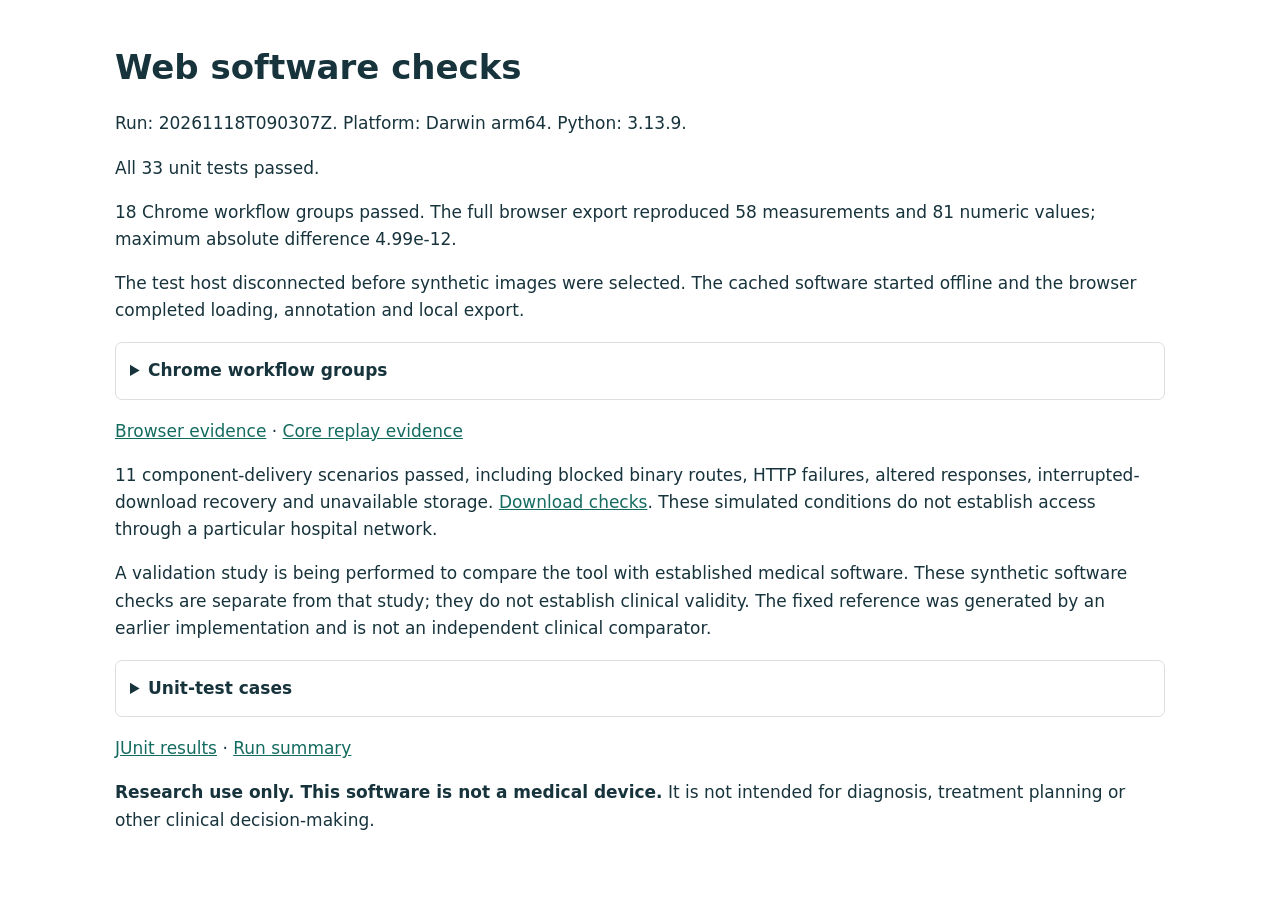
==== web/test_reports/current/index.html @ cd7848cc "Improve web component delivery and report restricted-network failures" ====
<!doctype html><html lang="en"><meta charset="utf-8"><meta name="viewport" content="width=device-width, initial-scale=1"><title>Web software checks</title><style>body{font:17px/1.6 system-ui;max-width:1050px;padding:24px;margin:auto;color:#17333c}a{color:#146b60}table{border-collapse:collapse;width:100%;font-size:14px}td,th{padding:9px;border-bottom:1px solid #ddd;text-align:left;overflow-wrap:anywhere}details{padding:14px;border:1px solid #ddd;border-radius:7px;margin:18px 0}summary{cursor:pointer;font-weight:600}h1{line-height:1.2}</style><h1>Web software checks</h1><p>Run: 20261118T090307Z. Platform: Darwin arm64. Python: 3.13.9.</p><p>All 33 unit tests passed.</p><p>18 Chrome workflow groups passed. The full browser export reproduced 58 measurements and 81 numeric values; maximum absolute difference 4.99e-12.</p><p>The test host disconnected before synthetic images were selected. The cached software started offline and the browser completed loading, annotation and local export.</p><details><summary>Chrome workflow groups</summary><ol><li>The first Start downloads a verified software package through JSON components. The reloaded page starts from the verified cache after the server disconnects.</li><li>The network policy blocked a same-origin POST before synthetic files were selected.</li><li>Resume prefers a replaced CSV over an older MRB in the same export group, and a newer MRB over an older CSV.</li><li>Local PNG selection, rotate, mirror, fit, zoom and disabled prerequisites.</li><li>A provisional line appears at the pointer while the saved reference still has one point.</li><li>Shift-drag previews both window limits live, preserves placement and width, cancels on Escape and commits the release position.</li><li>Space, Ctrl, middle button and the Pan toggle preserve the active reference and its first endpoint.</li><li>Reference length gains a calibrated millimetre value when the calibration circle is fitted.</li><li>Fitted circle and displayed diameter update during mouse-down. Escape discards preview and a quick release commits the final point.</li><li>Live points and fitted circles, Hide, two-guide axis, ten shaft morphology points and LCE redraw.</li><li>Four sequential shaft contours and a reference-locked custom angle.</li><li>Pre-operative and post-operative Smart Point Placement derive editable neck axes locally.</li><li>PNG summary keeps the radiograph visible and preserves the colour of an annotation inside the panel.</li><li>Annotator validation, local MRB/CSV/PNG, versioning and automatic offline resume.</li><li>Single-frame 16-bit DICOM decoded in Chrome in native, RLE, lossless JPEG, JPEG 2000 and JPEG-LS encodings.</li><li>Single-slice NRRD, NIfTI and MetaImage decode in Chrome, including detached headers.</li><li>Actual Chrome export reproduces the complete reference measurement table.</li><li>Dragging the reference line in the full replay updates a dependent angle before release.</li></ol></details><p><a href="chrome_checks.json">Browser evidence</a> · <a href="core_checks.json">Core replay evidence</a></p><p>11 component-delivery scenarios passed, including blocked binary routes, HTTP failures, altered responses, interrupted-download recovery and unavailable storage. <a href="download_checks.json">Download checks</a>. These simulated conditions do not establish access through a particular hospital network.</p><p>A validation study is being performed to compare the tool with established medical software. These synthetic software checks are separate from that study; they do not establish clinical validity. The fixed reference was generated by an earlier implementation and is not an independent clinical comparator.</p><details><summary>Unit-test cases</summary><table><tr><th>Test</th><th>Result</th></tr><tr><td>web.tests.test_component_distribution.test_json_components_reconstruct_the_exact_runtime[1]</td><td>Passed</td></tr><tr><td>web.tests.test_component_distribution.test_json_components_reconstruct_the_exact_runtime[524288]</td><td>Passed</td></tr><tr><td>web.tests.test_component_distribution.test_json_components_reconstruct_the_exact_runtime[524289]</td><td>Passed</td></tr><tr><td>web.tests.test_component_distribution.test_json_components_reconstruct_the_exact_runtime[1200001]</td><td>Passed</td></tr><tr><td>web.tests.test_component_distribution.test_invalid_component_inputs_are_rejected[-512]</td><td>Passed</td></tr><tr><td>web.tests.test_component_distribution.test_invalid_component_inputs_are_rejected[data-0]</td><td>Passed</td></tr><tr><td>web.tests.test_component_distribution.test_invalid_component_inputs_are_rejected[data--1]</td><td>Passed</td></tr><tr><td>web.tests.test_component_distribution.test_static_host_serves_only_expected_component_paths</td><td>Passed</td></tr><tr><td>web.tests.test_image_frames.test_rotated_anisotropic_image_matches_itk[.mha]</td><td>Passed</td></tr><tr><td>web.tests.test_image_frames.test_rotated_anisotropic_image_matches_itk[.nrrd]</td><td>Passed</td></tr><tr><td>web.tests.test_image_frames.test_rotated_anisotropic_image_matches_itk[.nii.gz]</td><td>Passed</td></tr><tr><td>web.tests.test_image_frames.test_nifti_sform_controls_pixel_spacing</td><td>Passed</td></tr><tr><td>web.tests.test_web_regressions.test_slicer_csv_import_preserves_named_curves_axes_and_calibration</td><td>Passed</td></tr><tr><td>web.tests.test_web_regressions.test_browser_csv_without_web_metadata_keeps_axis_options</td><td>Passed</td></tr><tr><td>web.tests.test_web_regressions.test_failed_csv_import_keeps_current_scene[settings0]</td><td>Passed</td></tr><tr><td>web.tests.test_web_regressions.test_failed_csv_import_keeps_current_scene[settings1]</td><td>Passed</td></tr><tr><td>web.tests.test_web_regressions.test_failed_csv_import_keeps_current_scene[settings2]</td><td>Passed</td></tr><tr><td>web.tests.test_web_regressions.test_failed_csv_import_keeps_current_scene[settings3]</td><td>Passed</td></tr><tr><td>web.tests.test_web_regressions.test_failed_csv_import_keeps_current_scene[settings4]</td><td>Passed</td></tr><tr><td>web.tests.test_web_regressions.test_failed_image_preview_keeps_previous_scene</td><td>Passed</td></tr><tr><td>web.tests.test_web_regressions.test_window_preview_does_not_commit_or_finish_placement</td><td>Passed</td></tr><tr><td>web.tests.test_web_regressions.test_invalid_window_keeps_display[1-1]</td><td>Passed</td></tr><tr><td>web.tests.test_web_regressions.test_invalid_window_keeps_display[2-1]</td><td>Passed</td></tr><tr><td>web.tests.test_web_regressions.test_invalid_window_keeps_display[nan-1]</td><td>Passed</td></tr><tr><td>web.tests.test_web_regressions.test_invalid_window_keeps_display[0-inf]</td><td>Passed</td></tr><tr><td>web.tests.test_web_regressions.test_hidden_custom_measurements_survive_csv_and_scene_resume</td><td>Passed</td></tr><tr><td>web.tests.test_web_regressions.test_out_of_scope_images_are_rejected_before_allocation[sizes0]</td><td>Passed</td></tr><tr><td>web.tests.test_web_regressions.test_out_of_scope_images_are_rejected_before_allocation[sizes1]</td><td>Passed</td></tr><tr><td>web.tests.test_web_regressions.test_out_of_scope_images_are_rejected_before_allocation[sizes2]</td><td>Passed</td></tr><tr><td>web.tests.test_web_regressions.test_out_of_scope_images_are_rejected_before_allocation[sizes3]</td><td>Passed</td></tr><tr><td>web.tests.test_web_regressions.test_invalid_csv_coordinates_are_rejected[coordinates0]</td><td>Passed</td></tr><tr><td>web.tests.test_web_regressions.test_invalid_csv_coordinates_are_rejected[coordinates1]</td><td>Passed</td></tr><tr><td>web.tests.test_web_regressions.test_invalid_csv_coordinates_are_rejected[coordinates2]</td><td>Passed</td></tr></table></details><p><a href="unit.junit.xml">JUnit results</a> · <a href="summary.json">Run summary</a></p><p><strong>Research use only. This software is not a medical device.</strong> It is not intended for diagnosis, treatment planning or other clinical decision-making.</p></html>
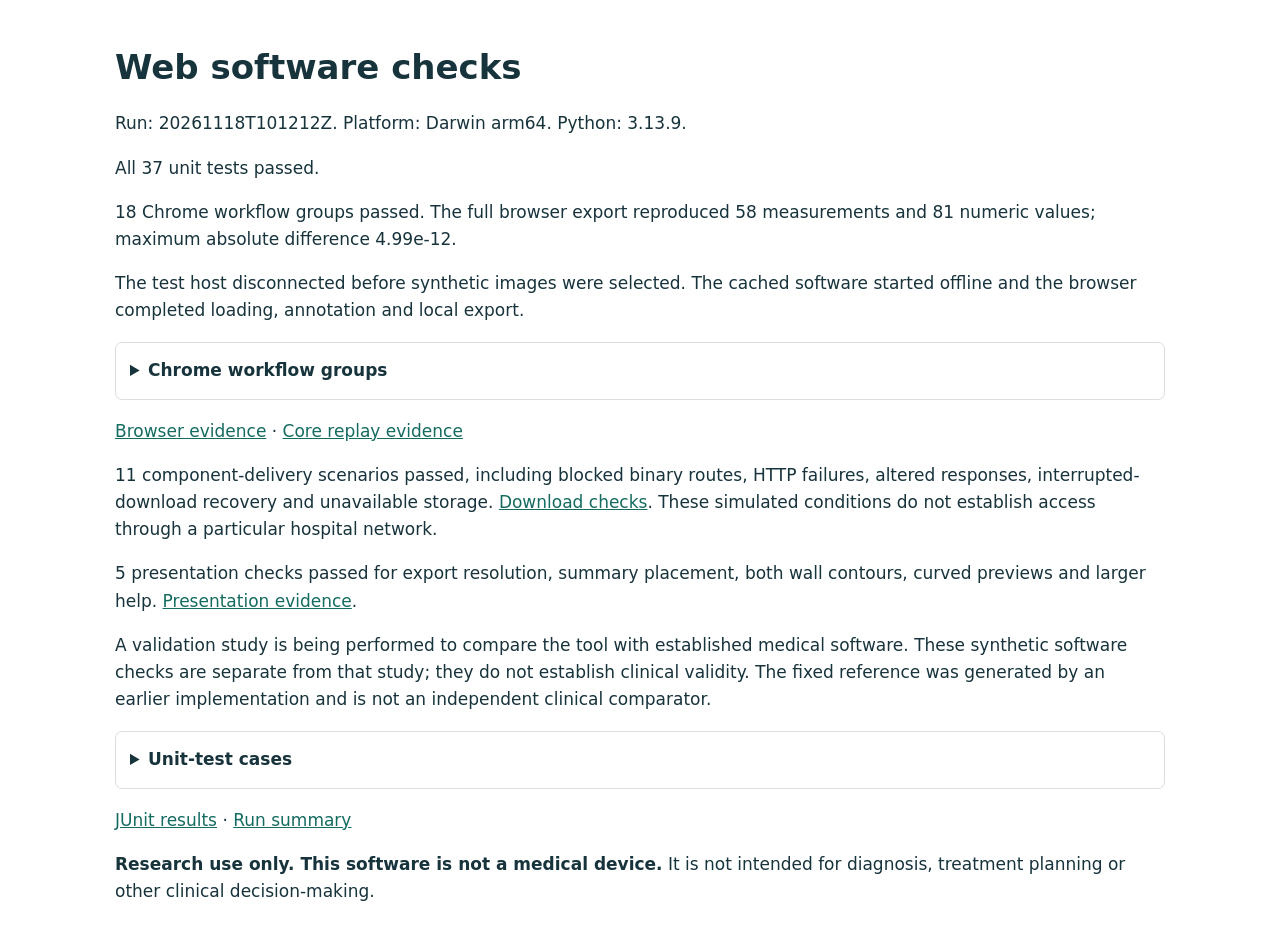
==== commit 4d777e18: "Record the full passing 1.7.0 regression and presentation evidence" ====
--- a/web/test_reports/current/index.html
+++ b/web/test_reports/current/index.html
@@ -1 +1 @@
-<!doctype html><html lang="en"><meta charset="utf-8"><meta name="viewport" content="width=device-width, initial-scale=1"><title>Web software checks</title><style>body{font:17px/1.6 system-ui;max-width:1050px;padding:24px;margin:auto;color:#17333c}a{color:#146b60}table{border-collapse:collapse;width:100%;font-size:14px}td,th{padding:9px;border-bottom:1px solid #ddd;text-align:left;overflow-wrap:anywhere}details{padding:14px;border:1px solid #ddd;border-radius:7px;margin:18px 0}summary{cursor:pointer;font-weight:600}h1{line-height:1.2}</style><h1>Web software checks</h1><p>Run: 20261118T090307Z. Platform: Darwin arm64. Python: 3.13.9.</p><p>All 33 unit tests passed.</p><p>18 Chrome workflow groups passed. The full browser export reproduced 58 measurements and 81 numeric values; maximum absolute difference 4.99e-12.</p><p>The test host disconnected before synthetic images were selected. The cached software started offline and the browser completed loading, annotation and local export.</p><details><summary>Chrome workflow groups</summary><ol><li>The first Start downloads a verified software package through JSON components. The reloaded page starts from the verified cache after the server disconnects.</li><li>The network policy blocked a same-origin POST before synthetic files were selected.</li><li>Resume prefers a replaced CSV over an older MRB in the same export group, and a newer MRB over an older CSV.</li><li>Local PNG selection, rotate, mirror, fit, zoom and disabled prerequisites.</li><li>A provisional line appears at the pointer while the saved reference still has one point.</li><li>Shift-drag previews both window limits live, preserves placement and width, cancels on Escape and commits the release position.</li><li>Space, Ctrl, middle button and the Pan toggle preserve the active reference and its first endpoint.</li><li>Reference length gains a calibrated millimetre value when the calibration circle is fitted.</li><li>Fitted circle and displayed diameter update during mouse-down. Escape discards preview and a quick release commits the final point.</li><li>Live points and fitted circles, Hide, two-guide axis, ten shaft morphology points and LCE redraw.</li><li>Four sequential shaft contours and a reference-locked custom angle.</li><li>Pre-operative and post-operative Smart Point Placement derive editable neck axes locally.</li><li>PNG summary keeps the radiograph visible and preserves the colour of an annotation inside the panel.</li><li>Annotator validation, local MRB/CSV/PNG, versioning and automatic offline resume.</li><li>Single-frame 16-bit DICOM decoded in Chrome in native, RLE, lossless JPEG, JPEG 2000 and JPEG-LS encodings.</li><li>Single-slice NRRD, NIfTI and MetaImage decode in Chrome, including detached headers.</li><li>Actual Chrome export reproduces the complete reference measurement table.</li><li>Dragging the reference line in the full replay updates a dependent angle before release.</li></ol></details><p><a href="chrome_checks.json">Browser evidence</a> · <a href="core_checks.json">Core replay evidence</a></p><p>11 component-delivery scenarios passed, including blocked binary routes, HTTP failures, altered responses, interrupted-download recovery and unavailable storage. <a href="download_checks.json">Download checks</a>. These simulated conditions do not establish access through a particular hospital network.</p><p>A validation study is being performed to compare the tool with established medical software. These synthetic software checks are separate from that study; they do not establish clinical validity. The fixed reference was generated by an earlier implementation and is not an independent clinical comparator.</p><details><summary>Unit-test cases</summary><table><tr><th>Test</th><th>Result</th></tr><tr><td>web.tests.test_component_distribution.test_json_components_reconstruct_the_exact_runtime[1]</td><td>Passed</td></tr><tr><td>web.tests.test_component_distribution.test_json_components_reconstruct_the_exact_runtime[524288]</td><td>Passed</td></tr><tr><td>web.tests.test_component_distribution.test_json_components_reconstruct_the_exact_runtime[524289]</td><td>Passed</td></tr><tr><td>web.tests.test_component_distribution.test_json_components_reconstruct_the_exact_runtime[1200001]</td><td>Passed</td></tr><tr><td>web.tests.test_component_distribution.test_invalid_component_inputs_are_rejected[-512]</td><td>Passed</td></tr><tr><td>web.tests.test_component_distribution.test_invalid_component_inputs_are_rejected[data-0]</td><td>Passed</td></tr><tr><td>web.tests.test_component_distribution.test_invalid_component_inputs_are_rejected[data--1]</td><td>Passed</td></tr><tr><td>web.tests.test_component_distribution.test_static_host_serves_only_expected_component_paths</td><td>Passed</td></tr><tr><td>web.tests.test_image_frames.test_rotated_anisotropic_image_matches_itk[.mha]</td><td>Passed</td></tr><tr><td>web.tests.test_image_frames.test_rotated_anisotropic_image_matches_itk[.nrrd]</td><td>Passed</td></tr><tr><td>web.tests.test_image_frames.test_rotated_anisotropic_image_matches_itk[.nii.gz]</td><td>Passed</td></tr><tr><td>web.tests.test_image_frames.test_nifti_sform_controls_pixel_spacing</td><td>Passed</td></tr><tr><td>web.tests.test_web_regressions.test_slicer_csv_import_preserves_named_curves_axes_and_calibration</td><td>Passed</td></tr><tr><td>web.tests.test_web_regressions.test_browser_csv_without_web_metadata_keeps_axis_options</td><td>Passed</td></tr><tr><td>web.tests.test_web_regressions.test_failed_csv_import_keeps_current_scene[settings0]</td><td>Passed</td></tr><tr><td>web.tests.test_web_regressions.test_failed_csv_import_keeps_current_scene[settings1]</td><td>Passed</td></tr><tr><td>web.tests.test_web_regressions.test_failed_csv_import_keeps_current_scene[settings2]</td><td>Passed</td></tr><tr><td>web.tests.test_web_regressions.test_failed_csv_import_keeps_current_scene[settings3]</td><td>Passed</td></tr><tr><td>web.tests.test_web_regressions.test_failed_csv_import_keeps_current_scene[settings4]</td><td>Passed</td></tr><tr><td>web.tests.test_web_regressions.test_failed_image_preview_keeps_previous_scene</td><td>Passed</td></tr><tr><td>web.tests.test_web_regressions.test_window_preview_does_not_commit_or_finish_placement</td><td>Passed</td></tr><tr><td>web.tests.test_web_regressions.test_invalid_window_keeps_display[1-1]</td><td>Passed</td></tr><tr><td>web.tests.test_web_regressions.test_invalid_window_keeps_display[2-1]</td><td>Passed</td></tr><tr><td>web.tests.test_web_regressions.test_invalid_window_keeps_display[nan-1]</td><td>Passed</td></tr><tr><td>web.tests.test_web_regressions.test_invalid_window_keeps_display[0-inf]</td><td>Passed</td></tr><tr><td>web.tests.test_web_regressions.test_hidden_custom_measurements_survive_csv_and_scene_resume</td><td>Passed</td></tr><tr><td>web.tests.test_web_regressions.test_out_of_scope_images_are_rejected_before_allocation[sizes0]</td><td>Passed</td></tr><tr><td>web.tests.test_web_regressions.test_out_of_scope_images_are_rejected_before_allocation[sizes1]</td><td>Passed</td></tr><tr><td>web.tests.test_web_regressions.test_out_of_scope_images_are_rejected_before_allocation[sizes2]</td><td>Passed</td></tr><tr><td>web.tests.test_web_regressions.test_out_of_scope_images_are_rejected_before_allocation[sizes3]</td><td>Passed</td></tr><tr><td>web.tests.test_web_regressions.test_invalid_csv_coordinates_are_rejected[coordinates0]</td><td>Passed</td></tr><tr><td>web.tests.test_web_regressions.test_invalid_csv_coordinates_are_rejected[coordinates1]</td><td>Passed</td></tr><tr><td>web.tests.test_web_regressions.test_invalid_csv_coordinates_are_rejected[coordinates2]</td><td>Passed</td></tr></table></details><p><a href="unit.junit.xml">JUnit results</a> · <a href="summary.json">Run summary</a></p><p><strong>Research use only. This software is not a medical device.</strong> It is not intended for diagnosis, treatment planning or other clinical decision-making.</p></html>+<!doctype html><html lang="en"><meta charset="utf-8"><meta name="viewport" content="width=device-width, initial-scale=1"><title>Web software checks</title><style>body{font:17px/1.6 system-ui;max-width:1050px;padding:24px;margin:auto;color:#17333c}a{color:#146b60}table{border-collapse:collapse;width:100%;font-size:14px}td,th{padding:9px;border-bottom:1px solid #ddd;text-align:left;overflow-wrap:anywhere}details{padding:14px;border:1px solid #ddd;border-radius:7px;margin:18px 0}summary{cursor:pointer;font-weight:600}h1{line-height:1.2}</style><h1>Web software checks</h1><p>Run: 20261118T101212Z. Platform: Darwin arm64. Python: 3.13.9.</p><p>All 37 unit tests passed.</p><p>18 Chrome workflow groups passed. The full browser export reproduced 58 measurements and 81 numeric values; maximum absolute difference 4.99e-12.</p><p>The test host disconnected before synthetic images were selected. The cached software started offline and the browser completed loading, annotation and local export.</p><details><summary>Chrome workflow groups</summary><ol><li>The first Start downloads a verified software package through JSON components. The reloaded page starts from the verified cache after the server disconnects.</li><li>The network policy blocked a same-origin POST before synthetic files were selected.</li><li>Resume prefers a replaced CSV over an older MRB in the same export group, and a newer MRB over an older CSV.</li><li>Local PNG selection, rotate, mirror, fit, zoom and disabled prerequisites.</li><li>A provisional line appears at the pointer while the saved reference still has one point.</li><li>Shift-drag previews both window limits live, preserves placement and width, cancels on Escape and commits the release position.</li><li>Space, Ctrl, middle button and the Pan toggle preserve the active reference and its first endpoint.</li><li>Reference length gains a calibrated millimetre value when the calibration circle is fitted.</li><li>Fitted circle and displayed diameter update during mouse-down. Escape discards preview and a quick release commits the final point.</li><li>Live points and fitted circles, Hide, two-guide axis, ten shaft morphology points and LCE redraw.</li><li>Four sequential shaft contours and a reference-locked custom angle.</li><li>Pre-operative and post-operative Smart Point Placement derive editable neck axes locally.</li><li>PNG summary keeps the radiograph visible and preserves the colour of an annotation inside the panel.</li><li>Annotator validation, local MRB/CSV/PNG, versioning and automatic offline resume.</li><li>Single-frame 16-bit DICOM decoded in Chrome in native, RLE, lossless JPEG, JPEG 2000 and JPEG-LS encodings.</li><li>Single-slice NRRD, NIfTI and MetaImage decode in Chrome, including detached headers.</li><li>Actual Chrome export reproduces the complete reference measurement table.</li><li>Dragging the reference line in the full replay updates a dependent angle before release.</li></ol></details><p><a href="chrome_checks.json">Browser evidence</a> · <a href="core_checks.json">Core replay evidence</a></p><p>11 component-delivery scenarios passed, including blocked binary routes, HTTP failures, altered responses, interrupted-download recovery and unavailable storage. <a href="download_checks.json">Download checks</a>. These simulated conditions do not establish access through a particular hospital network.</p><p>5 presentation checks passed for export resolution, summary placement, both wall contours, curved previews and larger help. <a href="presentation_checks.json">Presentation evidence</a>.</p><p>A validation study is being performed to compare the tool with established medical software. These synthetic software checks are separate from that study; they do not establish clinical validity. The fixed reference was generated by an earlier implementation and is not an independent clinical comparator.</p><details><summary>Unit-test cases</summary><table><tr><th>Test</th><th>Result</th></tr><tr><td>web.tests.test_component_distribution.test_json_components_reconstruct_the_exact_runtime[1]</td><td>Passed</td></tr><tr><td>web.tests.test_component_distribution.test_json_components_reconstruct_the_exact_runtime[524288]</td><td>Passed</td></tr><tr><td>web.tests.test_component_distribution.test_json_components_reconstruct_the_exact_runtime[524289]</td><td>Passed</td></tr><tr><td>web.tests.test_component_distribution.test_json_components_reconstruct_the_exact_runtime[1200001]</td><td>Passed</td></tr><tr><td>web.tests.test_component_distribution.test_invalid_component_inputs_are_rejected[-512]</td><td>Passed</td></tr><tr><td>web.tests.test_component_distribution.test_invalid_component_inputs_are_rejected[data-0]</td><td>Passed</td></tr><tr><td>web.tests.test_component_distribution.test_invalid_component_inputs_are_rejected[data--1]</td><td>Passed</td></tr><tr><td>web.tests.test_component_distribution.test_static_host_serves_only_expected_component_paths</td><td>Passed</td></tr><tr><td>web.tests.test_image_frames.test_rotated_anisotropic_image_matches_itk[.mha]</td><td>Passed</td></tr><tr><td>web.tests.test_image_frames.test_rotated_anisotropic_image_matches_itk[.nrrd]</td><td>Passed</td></tr><tr><td>web.tests.test_image_frames.test_rotated_anisotropic_image_matches_itk[.nii.gz]</td><td>Passed</td></tr><tr><td>web.tests.test_image_frames.test_nifti_sform_controls_pixel_spacing</td><td>Passed</td></tr><tr><td>web.tests.test_wall_contours.test_wall_edit_visibility_and_roundtrip[anterior-left]</td><td>Passed</td></tr><tr><td>web.tests.test_wall_contours.test_wall_edit_visibility_and_roundtrip[anterior-right]</td><td>Passed</td></tr><tr><td>web.tests.test_wall_contours.test_wall_edit_visibility_and_roundtrip[posterior-left]</td><td>Passed</td></tr><tr><td>web.tests.test_wall_contours.test_wall_edit_visibility_and_roundtrip[posterior-right]</td><td>Passed</td></tr><tr><td>web.tests.test_web_regressions.test_slicer_csv_import_preserves_named_curves_axes_and_calibration</td><td>Passed</td></tr><tr><td>web.tests.test_web_regressions.test_browser_csv_without_web_metadata_keeps_axis_options</td><td>Passed</td></tr><tr><td>web.tests.test_web_regressions.test_failed_csv_import_keeps_current_scene[settings0]</td><td>Passed</td></tr><tr><td>web.tests.test_web_regressions.test_failed_csv_import_keeps_current_scene[settings1]</td><td>Passed</td></tr><tr><td>web.tests.test_web_regressions.test_failed_csv_import_keeps_current_scene[settings2]</td><td>Passed</td></tr><tr><td>web.tests.test_web_regressions.test_failed_csv_import_keeps_current_scene[settings3]</td><td>Passed</td></tr><tr><td>web.tests.test_web_regressions.test_failed_csv_import_keeps_current_scene[settings4]</td><td>Passed</td></tr><tr><td>web.tests.test_web_regressions.test_failed_image_preview_keeps_previous_scene</td><td>Passed</td></tr><tr><td>web.tests.test_web_regressions.test_window_preview_does_not_commit_or_finish_placement</td><td>Passed</td></tr><tr><td>web.tests.test_web_regressions.test_invalid_window_keeps_display[1-1]</td><td>Passed</td></tr><tr><td>web.tests.test_web_regressions.test_invalid_window_keeps_display[2-1]</td><td>Passed</td></tr><tr><td>web.tests.test_web_regressions.test_invalid_window_keeps_display[nan-1]</td><td>Passed</td></tr><tr><td>web.tests.test_web_regressions.test_invalid_window_keeps_display[0-inf]</td><td>Passed</td></tr><tr><td>web.tests.test_web_regressions.test_hidden_custom_measurements_survive_csv_and_scene_resume</td><td>Passed</td></tr><tr><td>web.tests.test_web_regressions.test_out_of_scope_images_are_rejected_before_allocation[sizes0]</td><td>Passed</td></tr><tr><td>web.tests.test_web_regressions.test_out_of_scope_images_are_rejected_before_allocation[sizes1]</td><td>Passed</td></tr><tr><td>web.tests.test_web_regressions.test_out_of_scope_images_are_rejected_before_allocation[sizes2]</td><td>Passed</td></tr><tr><td>web.tests.test_web_regressions.test_out_of_scope_images_are_rejected_before_allocation[sizes3]</td><td>Passed</td></tr><tr><td>web.tests.test_web_regressions.test_invalid_csv_coordinates_are_rejected[coordinates0]</td><td>Passed</td></tr><tr><td>web.tests.test_web_regressions.test_invalid_csv_coordinates_are_rejected[coordinates1]</td><td>Passed</td></tr><tr><td>web.tests.test_web_regressions.test_invalid_csv_coordinates_are_rejected[coordinates2]</td><td>Passed</td></tr></table></details><p><a href="unit.junit.xml">JUnit results</a> · <a href="summary.json">Run summary</a></p><p><strong>Research use only. This software is not a medical device.</strong> It is not intended for diagnosis, treatment planning or other clinical decision-making.</p></html>
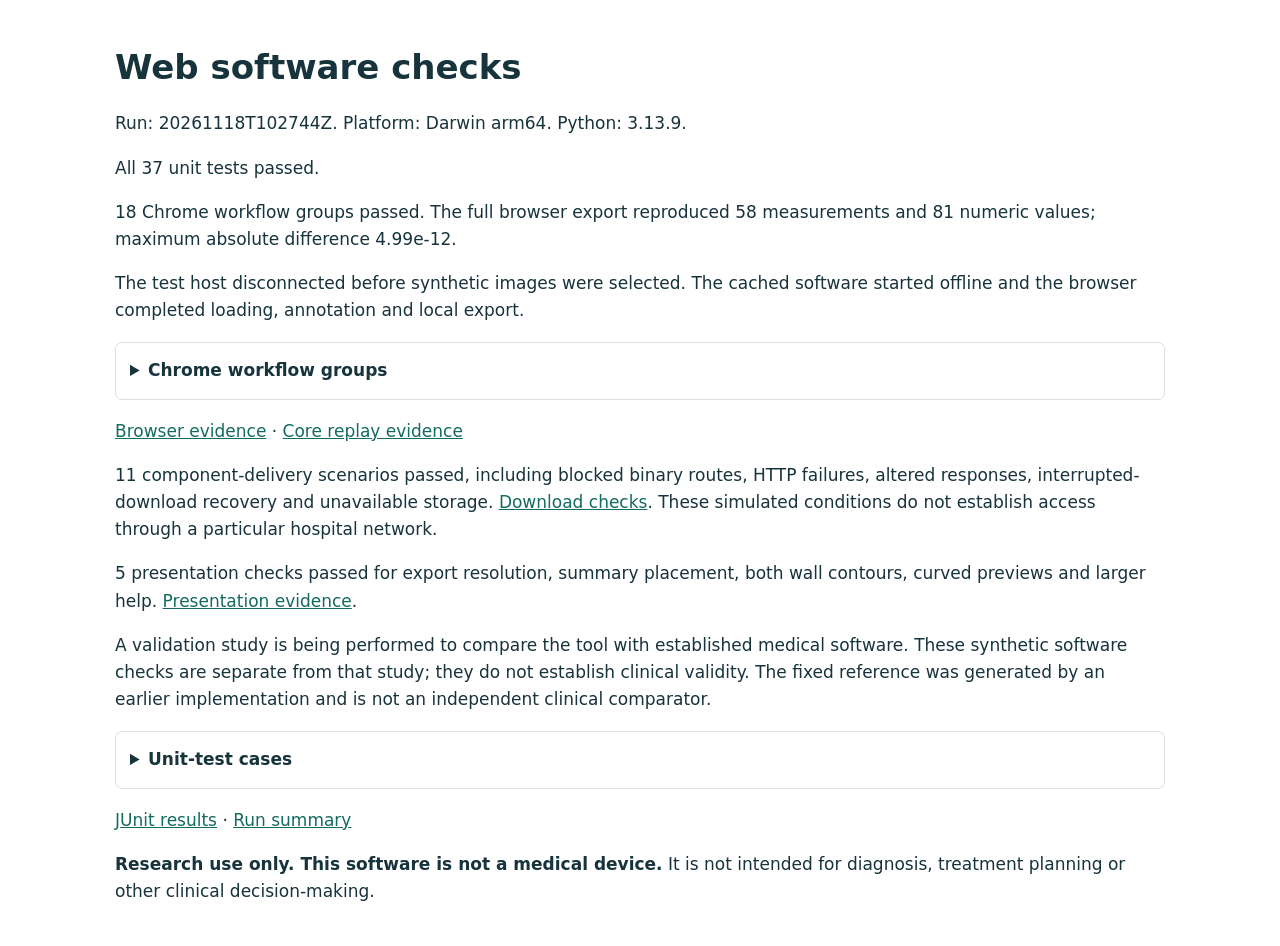
==== commit 8eb5dd84: "Refresh the final 1.7.0 evidence after the compact help correction" ====
--- a/web/test_reports/current/index.html
+++ b/web/test_reports/current/index.html
@@ -1 +1 @@
-<!doctype html><html lang="en"><meta charset="utf-8"><meta name="viewport" content="width=device-width, initial-scale=1"><title>Web software checks</title><style>body{font:17px/1.6 system-ui;max-width:1050px;padding:24px;margin:auto;color:#17333c}a{color:#146b60}table{border-collapse:collapse;width:100%;font-size:14px}td,th{padding:9px;border-bottom:1px solid #ddd;text-align:left;overflow-wrap:anywhere}details{padding:14px;border:1px solid #ddd;border-radius:7px;margin:18px 0}summary{cursor:pointer;font-weight:600}h1{line-height:1.2}</style><h1>Web software checks</h1><p>Run: 20261118T101212Z. Platform: Darwin arm64. Python: 3.13.9.</p><p>All 37 unit tests passed.</p><p>18 Chrome workflow groups passed. The full browser export reproduced 58 measurements and 81 numeric values; maximum absolute difference 4.99e-12.</p><p>The test host disconnected before synthetic images were selected. The cached software started offline and the browser completed loading, annotation and local export.</p><details><summary>Chrome workflow groups</summary><ol><li>The first Start downloads a verified software package through JSON components. The reloaded page starts from the verified cache after the server disconnects.</li><li>The network policy blocked a same-origin POST before synthetic files were selected.</li><li>Resume prefers a replaced CSV over an older MRB in the same export group, and a newer MRB over an older CSV.</li><li>Local PNG selection, rotate, mirror, fit, zoom and disabled prerequisites.</li><li>A provisional line appears at the pointer while the saved reference still has one point.</li><li>Shift-drag previews both window limits live, preserves placement and width, cancels on Escape and commits the release position.</li><li>Space, Ctrl, middle button and the Pan toggle preserve the active reference and its first endpoint.</li><li>Reference length gains a calibrated millimetre value when the calibration circle is fitted.</li><li>Fitted circle and displayed diameter update during mouse-down. Escape discards preview and a quick release commits the final point.</li><li>Live points and fitted circles, Hide, two-guide axis, ten shaft morphology points and LCE redraw.</li><li>Four sequential shaft contours and a reference-locked custom angle.</li><li>Pre-operative and post-operative Smart Point Placement derive editable neck axes locally.</li><li>PNG summary keeps the radiograph visible and preserves the colour of an annotation inside the panel.</li><li>Annotator validation, local MRB/CSV/PNG, versioning and automatic offline resume.</li><li>Single-frame 16-bit DICOM decoded in Chrome in native, RLE, lossless JPEG, JPEG 2000 and JPEG-LS encodings.</li><li>Single-slice NRRD, NIfTI and MetaImage decode in Chrome, including detached headers.</li><li>Actual Chrome export reproduces the complete reference measurement table.</li><li>Dragging the reference line in the full replay updates a dependent angle before release.</li></ol></details><p><a href="chrome_checks.json">Browser evidence</a> · <a href="core_checks.json">Core replay evidence</a></p><p>11 component-delivery scenarios passed, including blocked binary routes, HTTP failures, altered responses, interrupted-download recovery and unavailable storage. <a href="download_checks.json">Download checks</a>. These simulated conditions do not establish access through a particular hospital network.</p><p>5 presentation checks passed for export resolution, summary placement, both wall contours, curved previews and larger help. <a href="presentation_checks.json">Presentation evidence</a>.</p><p>A validation study is being performed to compare the tool with established medical software. These synthetic software checks are separate from that study; they do not establish clinical validity. The fixed reference was generated by an earlier implementation and is not an independent clinical comparator.</p><details><summary>Unit-test cases</summary><table><tr><th>Test</th><th>Result</th></tr><tr><td>web.tests.test_component_distribution.test_json_components_reconstruct_the_exact_runtime[1]</td><td>Passed</td></tr><tr><td>web.tests.test_component_distribution.test_json_components_reconstruct_the_exact_runtime[524288]</td><td>Passed</td></tr><tr><td>web.tests.test_component_distribution.test_json_components_reconstruct_the_exact_runtime[524289]</td><td>Passed</td></tr><tr><td>web.tests.test_component_distribution.test_json_components_reconstruct_the_exact_runtime[1200001]</td><td>Passed</td></tr><tr><td>web.tests.test_component_distribution.test_invalid_component_inputs_are_rejected[-512]</td><td>Passed</td></tr><tr><td>web.tests.test_component_distribution.test_invalid_component_inputs_are_rejected[data-0]</td><td>Passed</td></tr><tr><td>web.tests.test_component_distribution.test_invalid_component_inputs_are_rejected[data--1]</td><td>Passed</td></tr><tr><td>web.tests.test_component_distribution.test_static_host_serves_only_expected_component_paths</td><td>Passed</td></tr><tr><td>web.tests.test_image_frames.test_rotated_anisotropic_image_matches_itk[.mha]</td><td>Passed</td></tr><tr><td>web.tests.test_image_frames.test_rotated_anisotropic_image_matches_itk[.nrrd]</td><td>Passed</td></tr><tr><td>web.tests.test_image_frames.test_rotated_anisotropic_image_matches_itk[.nii.gz]</td><td>Passed</td></tr><tr><td>web.tests.test_image_frames.test_nifti_sform_controls_pixel_spacing</td><td>Passed</td></tr><tr><td>web.tests.test_wall_contours.test_wall_edit_visibility_and_roundtrip[anterior-left]</td><td>Passed</td></tr><tr><td>web.tests.test_wall_contours.test_wall_edit_visibility_and_roundtrip[anterior-right]</td><td>Passed</td></tr><tr><td>web.tests.test_wall_contours.test_wall_edit_visibility_and_roundtrip[posterior-left]</td><td>Passed</td></tr><tr><td>web.tests.test_wall_contours.test_wall_edit_visibility_and_roundtrip[posterior-right]</td><td>Passed</td></tr><tr><td>web.tests.test_web_regressions.test_slicer_csv_import_preserves_named_curves_axes_and_calibration</td><td>Passed</td></tr><tr><td>web.tests.test_web_regressions.test_browser_csv_without_web_metadata_keeps_axis_options</td><td>Passed</td></tr><tr><td>web.tests.test_web_regressions.test_failed_csv_import_keeps_current_scene[settings0]</td><td>Passed</td></tr><tr><td>web.tests.test_web_regressions.test_failed_csv_import_keeps_current_scene[settings1]</td><td>Passed</td></tr><tr><td>web.tests.test_web_regressions.test_failed_csv_import_keeps_current_scene[settings2]</td><td>Passed</td></tr><tr><td>web.tests.test_web_regressions.test_failed_csv_import_keeps_current_scene[settings3]</td><td>Passed</td></tr><tr><td>web.tests.test_web_regressions.test_failed_csv_import_keeps_current_scene[settings4]</td><td>Passed</td></tr><tr><td>web.tests.test_web_regressions.test_failed_image_preview_keeps_previous_scene</td><td>Passed</td></tr><tr><td>web.tests.test_web_regressions.test_window_preview_does_not_commit_or_finish_placement</td><td>Passed</td></tr><tr><td>web.tests.test_web_regressions.test_invalid_window_keeps_display[1-1]</td><td>Passed</td></tr><tr><td>web.tests.test_web_regressions.test_invalid_window_keeps_display[2-1]</td><td>Passed</td></tr><tr><td>web.tests.test_web_regressions.test_invalid_window_keeps_display[nan-1]</td><td>Passed</td></tr><tr><td>web.tests.test_web_regressions.test_invalid_window_keeps_display[0-inf]</td><td>Passed</td></tr><tr><td>web.tests.test_web_regressions.test_hidden_custom_measurements_survive_csv_and_scene_resume</td><td>Passed</td></tr><tr><td>web.tests.test_web_regressions.test_out_of_scope_images_are_rejected_before_allocation[sizes0]</td><td>Passed</td></tr><tr><td>web.tests.test_web_regressions.test_out_of_scope_images_are_rejected_before_allocation[sizes1]</td><td>Passed</td></tr><tr><td>web.tests.test_web_regressions.test_out_of_scope_images_are_rejected_before_allocation[sizes2]</td><td>Passed</td></tr><tr><td>web.tests.test_web_regressions.test_out_of_scope_images_are_rejected_before_allocation[sizes3]</td><td>Passed</td></tr><tr><td>web.tests.test_web_regressions.test_invalid_csv_coordinates_are_rejected[coordinates0]</td><td>Passed</td></tr><tr><td>web.tests.test_web_regressions.test_invalid_csv_coordinates_are_rejected[coordinates1]</td><td>Passed</td></tr><tr><td>web.tests.test_web_regressions.test_invalid_csv_coordinates_are_rejected[coordinates2]</td><td>Passed</td></tr></table></details><p><a href="unit.junit.xml">JUnit results</a> · <a href="summary.json">Run summary</a></p><p><strong>Research use only. This software is not a medical device.</strong> It is not intended for diagnosis, treatment planning or other clinical decision-making.</p></html>+<!doctype html><html lang="en"><meta charset="utf-8"><meta name="viewport" content="width=device-width, initial-scale=1"><title>Web software checks</title><style>body{font:17px/1.6 system-ui;max-width:1050px;padding:24px;margin:auto;color:#17333c}a{color:#146b60}table{border-collapse:collapse;width:100%;font-size:14px}td,th{padding:9px;border-bottom:1px solid #ddd;text-align:left;overflow-wrap:anywhere}details{padding:14px;border:1px solid #ddd;border-radius:7px;margin:18px 0}summary{cursor:pointer;font-weight:600}h1{line-height:1.2}</style><h1>Web software checks</h1><p>Run: 20261118T102744Z. Platform: Darwin arm64. Python: 3.13.9.</p><p>All 37 unit tests passed.</p><p>18 Chrome workflow groups passed. The full browser export reproduced 58 measurements and 81 numeric values; maximum absolute difference 4.99e-12.</p><p>The test host disconnected before synthetic images were selected. The cached software started offline and the browser completed loading, annotation and local export.</p><details><summary>Chrome workflow groups</summary><ol><li>The first Start downloads a verified software package through JSON components. The reloaded page starts from the verified cache after the server disconnects.</li><li>The network policy blocked a same-origin POST before synthetic files were selected.</li><li>Resume prefers a replaced CSV over an older MRB in the same export group, and a newer MRB over an older CSV.</li><li>Local PNG selection, rotate, mirror, fit, zoom and disabled prerequisites.</li><li>A provisional line appears at the pointer while the saved reference still has one point.</li><li>Shift-drag previews both window limits live, preserves placement and width, cancels on Escape and commits the release position.</li><li>Space, Ctrl, middle button and the Pan toggle preserve the active reference and its first endpoint.</li><li>Reference length gains a calibrated millimetre value when the calibration circle is fitted.</li><li>Fitted circle and displayed diameter update during mouse-down. Escape discards preview and a quick release commits the final point.</li><li>Live points and fitted circles, Hide, two-guide axis, ten shaft morphology points and LCE redraw.</li><li>Four sequential shaft contours and a reference-locked custom angle.</li><li>Pre-operative and post-operative Smart Point Placement derive editable neck axes locally.</li><li>PNG summary keeps the radiograph visible and preserves the colour of an annotation inside the panel.</li><li>Annotator validation, local MRB/CSV/PNG, versioning and automatic offline resume.</li><li>Single-frame 16-bit DICOM decoded in Chrome in native, RLE, lossless JPEG, JPEG 2000 and JPEG-LS encodings.</li><li>Single-slice NRRD, NIfTI and MetaImage decode in Chrome, including detached headers.</li><li>Actual Chrome export reproduces the complete reference measurement table.</li><li>Dragging the reference line in the full replay updates a dependent angle before release.</li></ol></details><p><a href="chrome_checks.json">Browser evidence</a> · <a href="core_checks.json">Core replay evidence</a></p><p>11 component-delivery scenarios passed, including blocked binary routes, HTTP failures, altered responses, interrupted-download recovery and unavailable storage. <a href="download_checks.json">Download checks</a>. These simulated conditions do not establish access through a particular hospital network.</p><p>5 presentation checks passed for export resolution, summary placement, both wall contours, curved previews and larger help. <a href="presentation_checks.json">Presentation evidence</a>.</p><p>A validation study is being performed to compare the tool with established medical software. These synthetic software checks are separate from that study; they do not establish clinical validity. The fixed reference was generated by an earlier implementation and is not an independent clinical comparator.</p><details><summary>Unit-test cases</summary><table><tr><th>Test</th><th>Result</th></tr><tr><td>web.tests.test_component_distribution.test_json_components_reconstruct_the_exact_runtime[1]</td><td>Passed</td></tr><tr><td>web.tests.test_component_distribution.test_json_components_reconstruct_the_exact_runtime[524288]</td><td>Passed</td></tr><tr><td>web.tests.test_component_distribution.test_json_components_reconstruct_the_exact_runtime[524289]</td><td>Passed</td></tr><tr><td>web.tests.test_component_distribution.test_json_components_reconstruct_the_exact_runtime[1200001]</td><td>Passed</td></tr><tr><td>web.tests.test_component_distribution.test_invalid_component_inputs_are_rejected[-512]</td><td>Passed</td></tr><tr><td>web.tests.test_component_distribution.test_invalid_component_inputs_are_rejected[data-0]</td><td>Passed</td></tr><tr><td>web.tests.test_component_distribution.test_invalid_component_inputs_are_rejected[data--1]</td><td>Passed</td></tr><tr><td>web.tests.test_component_distribution.test_static_host_serves_only_expected_component_paths</td><td>Passed</td></tr><tr><td>web.tests.test_image_frames.test_rotated_anisotropic_image_matches_itk[.mha]</td><td>Passed</td></tr><tr><td>web.tests.test_image_frames.test_rotated_anisotropic_image_matches_itk[.nrrd]</td><td>Passed</td></tr><tr><td>web.tests.test_image_frames.test_rotated_anisotropic_image_matches_itk[.nii.gz]</td><td>Passed</td></tr><tr><td>web.tests.test_image_frames.test_nifti_sform_controls_pixel_spacing</td><td>Passed</td></tr><tr><td>web.tests.test_wall_contours.test_wall_edit_visibility_and_roundtrip[anterior-left]</td><td>Passed</td></tr><tr><td>web.tests.test_wall_contours.test_wall_edit_visibility_and_roundtrip[anterior-right]</td><td>Passed</td></tr><tr><td>web.tests.test_wall_contours.test_wall_edit_visibility_and_roundtrip[posterior-left]</td><td>Passed</td></tr><tr><td>web.tests.test_wall_contours.test_wall_edit_visibility_and_roundtrip[posterior-right]</td><td>Passed</td></tr><tr><td>web.tests.test_web_regressions.test_slicer_csv_import_preserves_named_curves_axes_and_calibration</td><td>Passed</td></tr><tr><td>web.tests.test_web_regressions.test_browser_csv_without_web_metadata_keeps_axis_options</td><td>Passed</td></tr><tr><td>web.tests.test_web_regressions.test_failed_csv_import_keeps_current_scene[settings0]</td><td>Passed</td></tr><tr><td>web.tests.test_web_regressions.test_failed_csv_import_keeps_current_scene[settings1]</td><td>Passed</td></tr><tr><td>web.tests.test_web_regressions.test_failed_csv_import_keeps_current_scene[settings2]</td><td>Passed</td></tr><tr><td>web.tests.test_web_regressions.test_failed_csv_import_keeps_current_scene[settings3]</td><td>Passed</td></tr><tr><td>web.tests.test_web_regressions.test_failed_csv_import_keeps_current_scene[settings4]</td><td>Passed</td></tr><tr><td>web.tests.test_web_regressions.test_failed_image_preview_keeps_previous_scene</td><td>Passed</td></tr><tr><td>web.tests.test_web_regressions.test_window_preview_does_not_commit_or_finish_placement</td><td>Passed</td></tr><tr><td>web.tests.test_web_regressions.test_invalid_window_keeps_display[1-1]</td><td>Passed</td></tr><tr><td>web.tests.test_web_regressions.test_invalid_window_keeps_display[2-1]</td><td>Passed</td></tr><tr><td>web.tests.test_web_regressions.test_invalid_window_keeps_display[nan-1]</td><td>Passed</td></tr><tr><td>web.tests.test_web_regressions.test_invalid_window_keeps_display[0-inf]</td><td>Passed</td></tr><tr><td>web.tests.test_web_regressions.test_hidden_custom_measurements_survive_csv_and_scene_resume</td><td>Passed</td></tr><tr><td>web.tests.test_web_regressions.test_out_of_scope_images_are_rejected_before_allocation[sizes0]</td><td>Passed</td></tr><tr><td>web.tests.test_web_regressions.test_out_of_scope_images_are_rejected_before_allocation[sizes1]</td><td>Passed</td></tr><tr><td>web.tests.test_web_regressions.test_out_of_scope_images_are_rejected_before_allocation[sizes2]</td><td>Passed</td></tr><tr><td>web.tests.test_web_regressions.test_out_of_scope_images_are_rejected_before_allocation[sizes3]</td><td>Passed</td></tr><tr><td>web.tests.test_web_regressions.test_invalid_csv_coordinates_are_rejected[coordinates0]</td><td>Passed</td></tr><tr><td>web.tests.test_web_regressions.test_invalid_csv_coordinates_are_rejected[coordinates1]</td><td>Passed</td></tr><tr><td>web.tests.test_web_regressions.test_invalid_csv_coordinates_are_rejected[coordinates2]</td><td>Passed</td></tr></table></details><p><a href="unit.junit.xml">JUnit results</a> · <a href="summary.json">Run summary</a></p><p><strong>Research use only. This software is not a medical device.</strong> It is not intended for diagnosis, treatment planning or other clinical decision-making.</p></html>
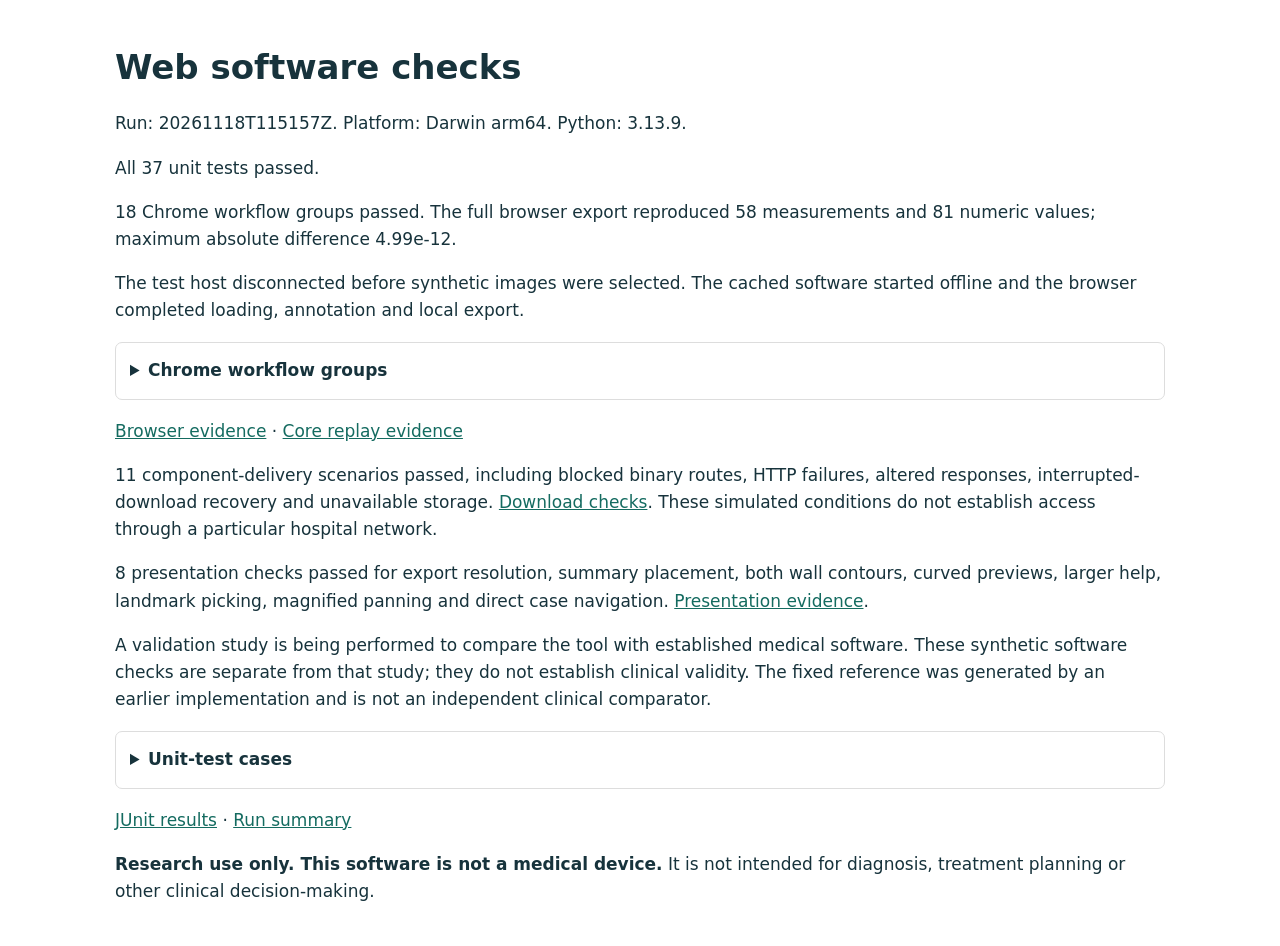
==== commit 1fee9b41: "Prepare version 1.7.1 and record passing software checks" ====
--- a/web/test_reports/current/index.html
+++ b/web/test_reports/current/index.html
@@ -1 +1 @@
-<!doctype html><html lang="en"><meta charset="utf-8"><meta name="viewport" content="width=device-width, initial-scale=1"><title>Web software checks</title><style>body{font:17px/1.6 system-ui;max-width:1050px;padding:24px;margin:auto;color:#17333c}a{color:#146b60}table{border-collapse:collapse;width:100%;font-size:14px}td,th{padding:9px;border-bottom:1px solid #ddd;text-align:left;overflow-wrap:anywhere}details{padding:14px;border:1px solid #ddd;border-radius:7px;margin:18px 0}summary{cursor:pointer;font-weight:600}h1{line-height:1.2}</style><h1>Web software checks</h1><p>Run: 20261118T102744Z. Platform: Darwin arm64. Python: 3.13.9.</p><p>All 37 unit tests passed.</p><p>18 Chrome workflow groups passed. The full browser export reproduced 58 measurements and 81 numeric values; maximum absolute difference 4.99e-12.</p><p>The test host disconnected before synthetic images were selected. The cached software started offline and the browser completed loading, annotation and local export.</p><details><summary>Chrome workflow groups</summary><ol><li>The first Start downloads a verified software package through JSON components. The reloaded page starts from the verified cache after the server disconnects.</li><li>The network policy blocked a same-origin POST before synthetic files were selected.</li><li>Resume prefers a replaced CSV over an older MRB in the same export group, and a newer MRB over an older CSV.</li><li>Local PNG selection, rotate, mirror, fit, zoom and disabled prerequisites.</li><li>A provisional line appears at the pointer while the saved reference still has one point.</li><li>Shift-drag previews both window limits live, preserves placement and width, cancels on Escape and commits the release position.</li><li>Space, Ctrl, middle button and the Pan toggle preserve the active reference and its first endpoint.</li><li>Reference length gains a calibrated millimetre value when the calibration circle is fitted.</li><li>Fitted circle and displayed diameter update during mouse-down. Escape discards preview and a quick release commits the final point.</li><li>Live points and fitted circles, Hide, two-guide axis, ten shaft morphology points and LCE redraw.</li><li>Four sequential shaft contours and a reference-locked custom angle.</li><li>Pre-operative and post-operative Smart Point Placement derive editable neck axes locally.</li><li>PNG summary keeps the radiograph visible and preserves the colour of an annotation inside the panel.</li><li>Annotator validation, local MRB/CSV/PNG, versioning and automatic offline resume.</li><li>Single-frame 16-bit DICOM decoded in Chrome in native, RLE, lossless JPEG, JPEG 2000 and JPEG-LS encodings.</li><li>Single-slice NRRD, NIfTI and MetaImage decode in Chrome, including detached headers.</li><li>Actual Chrome export reproduces the complete reference measurement table.</li><li>Dragging the reference line in the full replay updates a dependent angle before release.</li></ol></details><p><a href="chrome_checks.json">Browser evidence</a> · <a href="core_checks.json">Core replay evidence</a></p><p>11 component-delivery scenarios passed, including blocked binary routes, HTTP failures, altered responses, interrupted-download recovery and unavailable storage. <a href="download_checks.json">Download checks</a>. These simulated conditions do not establish access through a particular hospital network.</p><p>5 presentation checks passed for export resolution, summary placement, both wall contours, curved previews and larger help. <a href="presentation_checks.json">Presentation evidence</a>.</p><p>A validation study is being performed to compare the tool with established medical software. These synthetic software checks are separate from that study; they do not establish clinical validity. The fixed reference was generated by an earlier implementation and is not an independent clinical comparator.</p><details><summary>Unit-test cases</summary><table><tr><th>Test</th><th>Result</th></tr><tr><td>web.tests.test_component_distribution.test_json_components_reconstruct_the_exact_runtime[1]</td><td>Passed</td></tr><tr><td>web.tests.test_component_distribution.test_json_components_reconstruct_the_exact_runtime[524288]</td><td>Passed</td></tr><tr><td>web.tests.test_component_distribution.test_json_components_reconstruct_the_exact_runtime[524289]</td><td>Passed</td></tr><tr><td>web.tests.test_component_distribution.test_json_components_reconstruct_the_exact_runtime[1200001]</td><td>Passed</td></tr><tr><td>web.tests.test_component_distribution.test_invalid_component_inputs_are_rejected[-512]</td><td>Passed</td></tr><tr><td>web.tests.test_component_distribution.test_invalid_component_inputs_are_rejected[data-0]</td><td>Passed</td></tr><tr><td>web.tests.test_component_distribution.test_invalid_component_inputs_are_rejected[data--1]</td><td>Passed</td></tr><tr><td>web.tests.test_component_distribution.test_static_host_serves_only_expected_component_paths</td><td>Passed</td></tr><tr><td>web.tests.test_image_frames.test_rotated_anisotropic_image_matches_itk[.mha]</td><td>Passed</td></tr><tr><td>web.tests.test_image_frames.test_rotated_anisotropic_image_matches_itk[.nrrd]</td><td>Passed</td></tr><tr><td>web.tests.test_image_frames.test_rotated_anisotropic_image_matches_itk[.nii.gz]</td><td>Passed</td></tr><tr><td>web.tests.test_image_frames.test_nifti_sform_controls_pixel_spacing</td><td>Passed</td></tr><tr><td>web.tests.test_wall_contours.test_wall_edit_visibility_and_roundtrip[anterior-left]</td><td>Passed</td></tr><tr><td>web.tests.test_wall_contours.test_wall_edit_visibility_and_roundtrip[anterior-right]</td><td>Passed</td></tr><tr><td>web.tests.test_wall_contours.test_wall_edit_visibility_and_roundtrip[posterior-left]</td><td>Passed</td></tr><tr><td>web.tests.test_wall_contours.test_wall_edit_visibility_and_roundtrip[posterior-right]</td><td>Passed</td></tr><tr><td>web.tests.test_web_regressions.test_slicer_csv_import_preserves_named_curves_axes_and_calibration</td><td>Passed</td></tr><tr><td>web.tests.test_web_regressions.test_browser_csv_without_web_metadata_keeps_axis_options</td><td>Passed</td></tr><tr><td>web.tests.test_web_regressions.test_failed_csv_import_keeps_current_scene[settings0]</td><td>Passed</td></tr><tr><td>web.tests.test_web_regressions.test_failed_csv_import_keeps_current_scene[settings1]</td><td>Passed</td></tr><tr><td>web.tests.test_web_regressions.test_failed_csv_import_keeps_current_scene[settings2]</td><td>Passed</td></tr><tr><td>web.tests.test_web_regressions.test_failed_csv_import_keeps_current_scene[settings3]</td><td>Passed</td></tr><tr><td>web.tests.test_web_regressions.test_failed_csv_import_keeps_current_scene[settings4]</td><td>Passed</td></tr><tr><td>web.tests.test_web_regressions.test_failed_image_preview_keeps_previous_scene</td><td>Passed</td></tr><tr><td>web.tests.test_web_regressions.test_window_preview_does_not_commit_or_finish_placement</td><td>Passed</td></tr><tr><td>web.tests.test_web_regressions.test_invalid_window_keeps_display[1-1]</td><td>Passed</td></tr><tr><td>web.tests.test_web_regressions.test_invalid_window_keeps_display[2-1]</td><td>Passed</td></tr><tr><td>web.tests.test_web_regressions.test_invalid_window_keeps_display[nan-1]</td><td>Passed</td></tr><tr><td>web.tests.test_web_regressions.test_invalid_window_keeps_display[0-inf]</td><td>Passed</td></tr><tr><td>web.tests.test_web_regressions.test_hidden_custom_measurements_survive_csv_and_scene_resume</td><td>Passed</td></tr><tr><td>web.tests.test_web_regressions.test_out_of_scope_images_are_rejected_before_allocation[sizes0]</td><td>Passed</td></tr><tr><td>web.tests.test_web_regressions.test_out_of_scope_images_are_rejected_before_allocation[sizes1]</td><td>Passed</td></tr><tr><td>web.tests.test_web_regressions.test_out_of_scope_images_are_rejected_before_allocation[sizes2]</td><td>Passed</td></tr><tr><td>web.tests.test_web_regressions.test_out_of_scope_images_are_rejected_before_allocation[sizes3]</td><td>Passed</td></tr><tr><td>web.tests.test_web_regressions.test_invalid_csv_coordinates_are_rejected[coordinates0]</td><td>Passed</td></tr><tr><td>web.tests.test_web_regressions.test_invalid_csv_coordinates_are_rejected[coordinates1]</td><td>Passed</td></tr><tr><td>web.tests.test_web_regressions.test_invalid_csv_coordinates_are_rejected[coordinates2]</td><td>Passed</td></tr></table></details><p><a href="unit.junit.xml">JUnit results</a> · <a href="summary.json">Run summary</a></p><p><strong>Research use only. This software is not a medical device.</strong> It is not intended for diagnosis, treatment planning or other clinical decision-making.</p></html>+<!doctype html><html lang="en"><meta charset="utf-8"><meta name="viewport" content="width=device-width, initial-scale=1"><title>Web software checks</title><style>body{font:17px/1.6 system-ui;max-width:1050px;padding:24px;margin:auto;color:#17333c}a{color:#146b60}table{border-collapse:collapse;width:100%;font-size:14px}td,th{padding:9px;border-bottom:1px solid #ddd;text-align:left;overflow-wrap:anywhere}details{padding:14px;border:1px solid #ddd;border-radius:7px;margin:18px 0}summary{cursor:pointer;font-weight:600}h1{line-height:1.2}</style><h1>Web software checks</h1><p>Run: 20261118T115157Z. Platform: Darwin arm64. Python: 3.13.9.</p><p>All 37 unit tests passed.</p><p>18 Chrome workflow groups passed. The full browser export reproduced 58 measurements and 81 numeric values; maximum absolute difference 4.99e-12.</p><p>The test host disconnected before synthetic images were selected. The cached software started offline and the browser completed loading, annotation and local export.</p><details><summary>Chrome workflow groups</summary><ol><li>The first Start downloads a verified software package through JSON components. The reloaded page starts from the verified cache after the server disconnects.</li><li>The network policy blocked a same-origin POST before synthetic files were selected.</li><li>Resume prefers a replaced CSV over an older MRB in the same export group, and a newer MRB over an older CSV.</li><li>Local PNG selection, rotate, mirror, fit, zoom and disabled prerequisites.</li><li>A provisional line appears at the pointer while the saved reference still has one point.</li><li>Shift-drag previews both window limits live, preserves placement and width, cancels on Escape and commits the release position.</li><li>Space, Ctrl, middle button and the Pan toggle preserve the active reference and its first endpoint.</li><li>Reference length gains a calibrated millimetre value when the calibration circle is fitted.</li><li>Fitted circle and displayed diameter update during mouse-down. Escape discards preview and a quick release commits the final point.</li><li>Live points and fitted circles, Hide, two-guide axis, ten shaft morphology points and LCE redraw.</li><li>Four sequential shaft contours and a reference-locked custom angle.</li><li>Pre-operative and post-operative Smart Point Placement derive editable neck axes locally.</li><li>PNG summary keeps the radiograph visible and preserves the colour of an annotation inside the panel.</li><li>Annotator validation, local MRB/CSV/PNG, versioning and automatic offline resume.</li><li>Single-frame 16-bit DICOM decoded in Chrome in native, RLE, lossless JPEG, JPEG 2000 and JPEG-LS encodings.</li><li>Single-slice NRRD, NIfTI and MetaImage decode in Chrome, including detached headers.</li><li>Actual Chrome export reproduces the complete reference measurement table.</li><li>Dragging the reference line in the full replay updates a dependent angle before release.</li></ol></details><p><a href="chrome_checks.json">Browser evidence</a> · <a href="core_checks.json">Core replay evidence</a></p><p>11 component-delivery scenarios passed, including blocked binary routes, HTTP failures, altered responses, interrupted-download recovery and unavailable storage. <a href="download_checks.json">Download checks</a>. These simulated conditions do not establish access through a particular hospital network.</p><p>8 presentation checks passed for export resolution, summary placement, both wall contours, curved previews, larger help, landmark picking, magnified panning and direct case navigation. <a href="presentation_checks.json">Presentation evidence</a>.</p><p>A validation study is being performed to compare the tool with established medical software. These synthetic software checks are separate from that study; they do not establish clinical validity. The fixed reference was generated by an earlier implementation and is not an independent clinical comparator.</p><details><summary>Unit-test cases</summary><table><tr><th>Test</th><th>Result</th></tr><tr><td>web.tests.test_component_distribution.test_json_components_reconstruct_the_exact_runtime[1]</td><td>Passed</td></tr><tr><td>web.tests.test_component_distribution.test_json_components_reconstruct_the_exact_runtime[524288]</td><td>Passed</td></tr><tr><td>web.tests.test_component_distribution.test_json_components_reconstruct_the_exact_runtime[524289]</td><td>Passed</td></tr><tr><td>web.tests.test_component_distribution.test_json_components_reconstruct_the_exact_runtime[1200001]</td><td>Passed</td></tr><tr><td>web.tests.test_component_distribution.test_invalid_component_inputs_are_rejected[-512]</td><td>Passed</td></tr><tr><td>web.tests.test_component_distribution.test_invalid_component_inputs_are_rejected[data-0]</td><td>Passed</td></tr><tr><td>web.tests.test_component_distribution.test_invalid_component_inputs_are_rejected[data--1]</td><td>Passed</td></tr><tr><td>web.tests.test_component_distribution.test_static_host_serves_only_expected_component_paths</td><td>Passed</td></tr><tr><td>web.tests.test_image_frames.test_rotated_anisotropic_image_matches_itk[.mha]</td><td>Passed</td></tr><tr><td>web.tests.test_image_frames.test_rotated_anisotropic_image_matches_itk[.nrrd]</td><td>Passed</td></tr><tr><td>web.tests.test_image_frames.test_rotated_anisotropic_image_matches_itk[.nii.gz]</td><td>Passed</td></tr><tr><td>web.tests.test_image_frames.test_nifti_sform_controls_pixel_spacing</td><td>Passed</td></tr><tr><td>web.tests.test_wall_contours.test_wall_edit_visibility_and_roundtrip[anterior-left]</td><td>Passed</td></tr><tr><td>web.tests.test_wall_contours.test_wall_edit_visibility_and_roundtrip[anterior-right]</td><td>Passed</td></tr><tr><td>web.tests.test_wall_contours.test_wall_edit_visibility_and_roundtrip[posterior-left]</td><td>Passed</td></tr><tr><td>web.tests.test_wall_contours.test_wall_edit_visibility_and_roundtrip[posterior-right]</td><td>Passed</td></tr><tr><td>web.tests.test_web_regressions.test_slicer_csv_import_preserves_named_curves_axes_and_calibration</td><td>Passed</td></tr><tr><td>web.tests.test_web_regressions.test_browser_csv_without_web_metadata_keeps_axis_options</td><td>Passed</td></tr><tr><td>web.tests.test_web_regressions.test_failed_csv_import_keeps_current_scene[settings0]</td><td>Passed</td></tr><tr><td>web.tests.test_web_regressions.test_failed_csv_import_keeps_current_scene[settings1]</td><td>Passed</td></tr><tr><td>web.tests.test_web_regressions.test_failed_csv_import_keeps_current_scene[settings2]</td><td>Passed</td></tr><tr><td>web.tests.test_web_regressions.test_failed_csv_import_keeps_current_scene[settings3]</td><td>Passed</td></tr><tr><td>web.tests.test_web_regressions.test_failed_csv_import_keeps_current_scene[settings4]</td><td>Passed</td></tr><tr><td>web.tests.test_web_regressions.test_failed_image_preview_keeps_previous_scene</td><td>Passed</td></tr><tr><td>web.tests.test_web_regressions.test_window_preview_does_not_commit_or_finish_placement</td><td>Passed</td></tr><tr><td>web.tests.test_web_regressions.test_invalid_window_keeps_display[1-1]</td><td>Passed</td></tr><tr><td>web.tests.test_web_regressions.test_invalid_window_keeps_display[2-1]</td><td>Passed</td></tr><tr><td>web.tests.test_web_regressions.test_invalid_window_keeps_display[nan-1]</td><td>Passed</td></tr><tr><td>web.tests.test_web_regressions.test_invalid_window_keeps_display[0-inf]</td><td>Passed</td></tr><tr><td>web.tests.test_web_regressions.test_hidden_custom_measurements_survive_csv_and_scene_resume</td><td>Passed</td></tr><tr><td>web.tests.test_web_regressions.test_out_of_scope_images_are_rejected_before_allocation[sizes0]</td><td>Passed</td></tr><tr><td>web.tests.test_web_regressions.test_out_of_scope_images_are_rejected_before_allocation[sizes1]</td><td>Passed</td></tr><tr><td>web.tests.test_web_regressions.test_out_of_scope_images_are_rejected_before_allocation[sizes2]</td><td>Passed</td></tr><tr><td>web.tests.test_web_regressions.test_out_of_scope_images_are_rejected_before_allocation[sizes3]</td><td>Passed</td></tr><tr><td>web.tests.test_web_regressions.test_invalid_csv_coordinates_are_rejected[coordinates0]</td><td>Passed</td></tr><tr><td>web.tests.test_web_regressions.test_invalid_csv_coordinates_are_rejected[coordinates1]</td><td>Passed</td></tr><tr><td>web.tests.test_web_regressions.test_invalid_csv_coordinates_are_rejected[coordinates2]</td><td>Passed</td></tr></table></details><p><a href="unit.junit.xml">JUnit results</a> · <a href="summary.json">Run summary</a></p><p><strong>Research use only. This software is not a medical device.</strong> It is not intended for diagnosis, treatment planning or other clinical decision-making.</p></html>
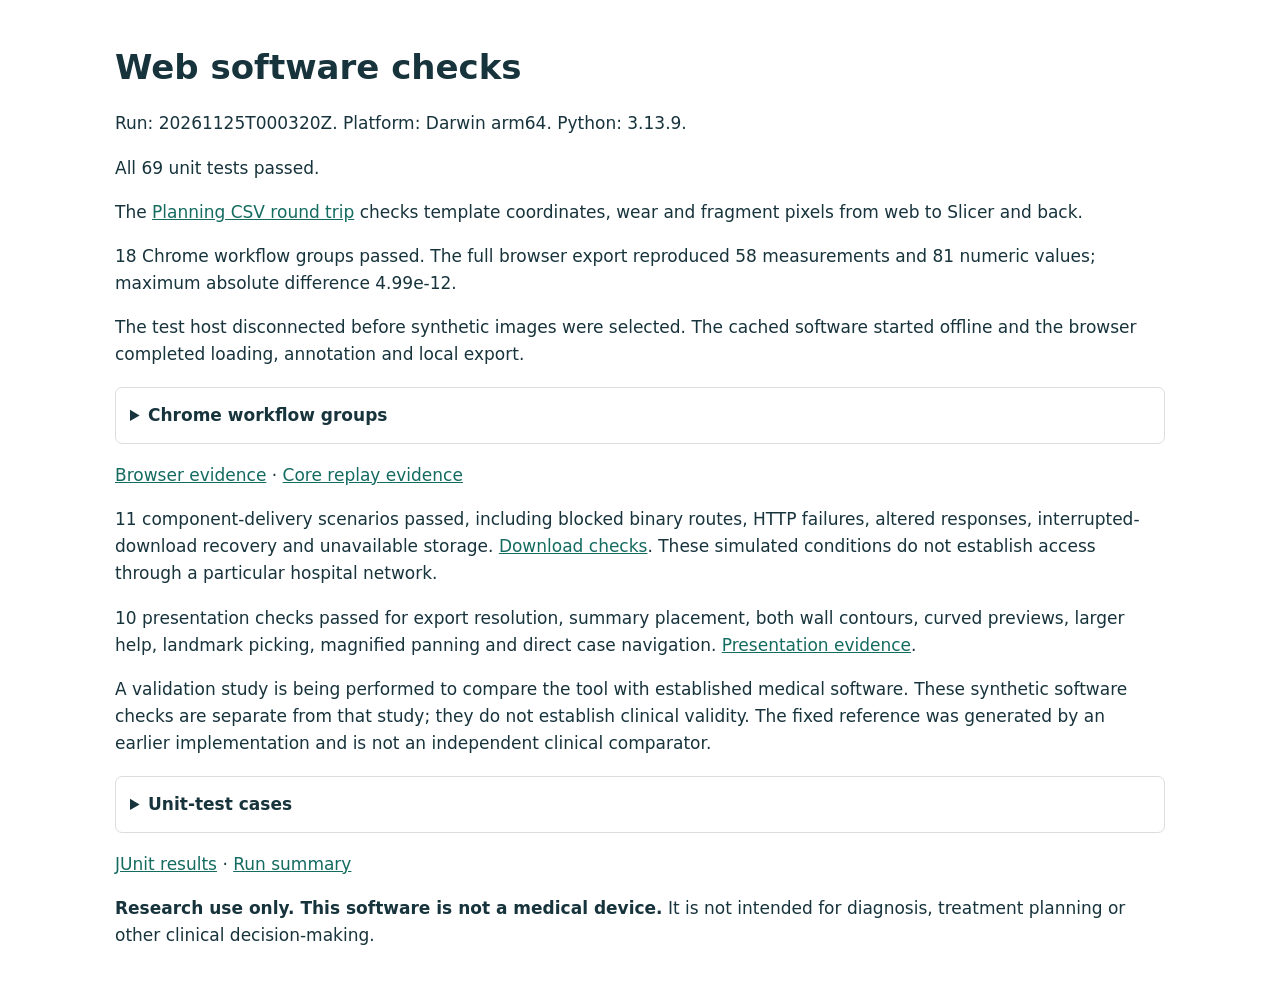
==== commit 74529dcd: "Record the 1.8.0 Slicer and browser release checks" ====
--- a/web/test_reports/current/index.html
+++ b/web/test_reports/current/index.html
@@ -1 +1 @@
-<!doctype html><html lang="en"><meta charset="utf-8"><meta name="viewport" content="width=device-width, initial-scale=1"><title>Web software checks</title><style>body{font:17px/1.6 system-ui;max-width:1050px;padding:24px;margin:auto;color:#17333c}a{color:#146b60}table{border-collapse:collapse;width:100%;font-size:14px}td,th{padding:9px;border-bottom:1px solid #ddd;text-align:left;overflow-wrap:anywhere}details{padding:14px;border:1px solid #ddd;border-radius:7px;margin:18px 0}summary{cursor:pointer;font-weight:600}h1{line-height:1.2}</style><h1>Web software checks</h1><p>Run: 20261118T115157Z. Platform: Darwin arm64. Python: 3.13.9.</p><p>All 37 unit tests passed.</p><p>18 Chrome workflow groups passed. The full browser export reproduced 58 measurements and 81 numeric values; maximum absolute difference 4.99e-12.</p><p>The test host disconnected before synthetic images were selected. The cached software started offline and the browser completed loading, annotation and local export.</p><details><summary>Chrome workflow groups</summary><ol><li>The first Start downloads a verified software package through JSON components. The reloaded page starts from the verified cache after the server disconnects.</li><li>The network policy blocked a same-origin POST before synthetic files were selected.</li><li>Resume prefers a replaced CSV over an older MRB in the same export group, and a newer MRB over an older CSV.</li><li>Local PNG selection, rotate, mirror, fit, zoom and disabled prerequisites.</li><li>A provisional line appears at the pointer while the saved reference still has one point.</li><li>Shift-drag previews both window limits live, preserves placement and width, cancels on Escape and commits the release position.</li><li>Space, Ctrl, middle button and the Pan toggle preserve the active reference and its first endpoint.</li><li>Reference length gains a calibrated millimetre value when the calibration circle is fitted.</li><li>Fitted circle and displayed diameter update during mouse-down. Escape discards preview and a quick release commits the final point.</li><li>Live points and fitted circles, Hide, two-guide axis, ten shaft morphology points and LCE redraw.</li><li>Four sequential shaft contours and a reference-locked custom angle.</li><li>Pre-operative and post-operative Smart Point Placement derive editable neck axes locally.</li><li>PNG summary keeps the radiograph visible and preserves the colour of an annotation inside the panel.</li><li>Annotator validation, local MRB/CSV/PNG, versioning and automatic offline resume.</li><li>Single-frame 16-bit DICOM decoded in Chrome in native, RLE, lossless JPEG, JPEG 2000 and JPEG-LS encodings.</li><li>Single-slice NRRD, NIfTI and MetaImage decode in Chrome, including detached headers.</li><li>Actual Chrome export reproduces the complete reference measurement table.</li><li>Dragging the reference line in the full replay updates a dependent angle before release.</li></ol></details><p><a href="chrome_checks.json">Browser evidence</a> · <a href="core_checks.json">Core replay evidence</a></p><p>11 component-delivery scenarios passed, including blocked binary routes, HTTP failures, altered responses, interrupted-download recovery and unavailable storage. <a href="download_checks.json">Download checks</a>. These simulated conditions do not establish access through a particular hospital network.</p><p>8 presentation checks passed for export resolution, summary placement, both wall contours, curved previews, larger help, landmark picking, magnified panning and direct case navigation. <a href="presentation_checks.json">Presentation evidence</a>.</p><p>A validation study is being performed to compare the tool with established medical software. These synthetic software checks are separate from that study; they do not establish clinical validity. The fixed reference was generated by an earlier implementation and is not an independent clinical comparator.</p><details><summary>Unit-test cases</summary><table><tr><th>Test</th><th>Result</th></tr><tr><td>web.tests.test_component_distribution.test_json_components_reconstruct_the_exact_runtime[1]</td><td>Passed</td></tr><tr><td>web.tests.test_component_distribution.test_json_components_reconstruct_the_exact_runtime[524288]</td><td>Passed</td></tr><tr><td>web.tests.test_component_distribution.test_json_components_reconstruct_the_exact_runtime[524289]</td><td>Passed</td></tr><tr><td>web.tests.test_component_distribution.test_json_components_reconstruct_the_exact_runtime[1200001]</td><td>Passed</td></tr><tr><td>web.tests.test_component_distribution.test_invalid_component_inputs_are_rejected[-512]</td><td>Passed</td></tr><tr><td>web.tests.test_component_distribution.test_invalid_component_inputs_are_rejected[data-0]</td><td>Passed</td></tr><tr><td>web.tests.test_component_distribution.test_invalid_component_inputs_are_rejected[data--1]</td><td>Passed</td></tr><tr><td>web.tests.test_component_distribution.test_static_host_serves_only_expected_component_paths</td><td>Passed</td></tr><tr><td>web.tests.test_image_frames.test_rotated_anisotropic_image_matches_itk[.mha]</td><td>Passed</td></tr><tr><td>web.tests.test_image_frames.test_rotated_anisotropic_image_matches_itk[.nrrd]</td><td>Passed</td></tr><tr><td>web.tests.test_image_frames.test_rotated_anisotropic_image_matches_itk[.nii.gz]</td><td>Passed</td></tr><tr><td>web.tests.test_image_frames.test_nifti_sform_controls_pixel_spacing</td><td>Passed</td></tr><tr><td>web.tests.test_wall_contours.test_wall_edit_visibility_and_roundtrip[anterior-left]</td><td>Passed</td></tr><tr><td>web.tests.test_wall_contours.test_wall_edit_visibility_and_roundtrip[anterior-right]</td><td>Passed</td></tr><tr><td>web.tests.test_wall_contours.test_wall_edit_visibility_and_roundtrip[posterior-left]</td><td>Passed</td></tr><tr><td>web.tests.test_wall_contours.test_wall_edit_visibility_and_roundtrip[posterior-right]</td><td>Passed</td></tr><tr><td>web.tests.test_web_regressions.test_slicer_csv_import_preserves_named_curves_axes_and_calibration</td><td>Passed</td></tr><tr><td>web.tests.test_web_regressions.test_browser_csv_without_web_metadata_keeps_axis_options</td><td>Passed</td></tr><tr><td>web.tests.test_web_regressions.test_failed_csv_import_keeps_current_scene[settings0]</td><td>Passed</td></tr><tr><td>web.tests.test_web_regressions.test_failed_csv_import_keeps_current_scene[settings1]</td><td>Passed</td></tr><tr><td>web.tests.test_web_regressions.test_failed_csv_import_keeps_current_scene[settings2]</td><td>Passed</td></tr><tr><td>web.tests.test_web_regressions.test_failed_csv_import_keeps_current_scene[settings3]</td><td>Passed</td></tr><tr><td>web.tests.test_web_regressions.test_failed_csv_import_keeps_current_scene[settings4]</td><td>Passed</td></tr><tr><td>web.tests.test_web_regressions.test_failed_image_preview_keeps_previous_scene</td><td>Passed</td></tr><tr><td>web.tests.test_web_regressions.test_window_preview_does_not_commit_or_finish_placement</td><td>Passed</td></tr><tr><td>web.tests.test_web_regressions.test_invalid_window_keeps_display[1-1]</td><td>Passed</td></tr><tr><td>web.tests.test_web_regressions.test_invalid_window_keeps_display[2-1]</td><td>Passed</td></tr><tr><td>web.tests.test_web_regressions.test_invalid_window_keeps_display[nan-1]</td><td>Passed</td></tr><tr><td>web.tests.test_web_regressions.test_invalid_window_keeps_display[0-inf]</td><td>Passed</td></tr><tr><td>web.tests.test_web_regressions.test_hidden_custom_measurements_survive_csv_and_scene_resume</td><td>Passed</td></tr><tr><td>web.tests.test_web_regressions.test_out_of_scope_images_are_rejected_before_allocation[sizes0]</td><td>Passed</td></tr><tr><td>web.tests.test_web_regressions.test_out_of_scope_images_are_rejected_before_allocation[sizes1]</td><td>Passed</td></tr><tr><td>web.tests.test_web_regressions.test_out_of_scope_images_are_rejected_before_allocation[sizes2]</td><td>Passed</td></tr><tr><td>web.tests.test_web_regressions.test_out_of_scope_images_are_rejected_before_allocation[sizes3]</td><td>Passed</td></tr><tr><td>web.tests.test_web_regressions.test_invalid_csv_coordinates_are_rejected[coordinates0]</td><td>Passed</td></tr><tr><td>web.tests.test_web_regressions.test_invalid_csv_coordinates_are_rejected[coordinates1]</td><td>Passed</td></tr><tr><td>web.tests.test_web_regressions.test_invalid_csv_coordinates_are_rejected[coordinates2]</td><td>Passed</td></tr></table></details><p><a href="unit.junit.xml">JUnit results</a> · <a href="summary.json">Run summary</a></p><p><strong>Research use only. This software is not a medical device.</strong> It is not intended for diagnosis, treatment planning or other clinical decision-making.</p></html>+<!doctype html><html lang="en"><meta charset="utf-8"><meta name="viewport" content="width=device-width, initial-scale=1"><title>Web software checks</title><style>body{font:17px/1.6 system-ui;max-width:1050px;padding:24px;margin:auto;color:#17333c}a{color:#146b60}table{border-collapse:collapse;width:100%;font-size:14px}td,th{padding:9px;border-bottom:1px solid #ddd;text-align:left;overflow-wrap:anywhere}details{padding:14px;border:1px solid #ddd;border-radius:7px;margin:18px 0}summary{cursor:pointer;font-weight:600}h1{line-height:1.2}</style><h1>Web software checks</h1><p>Run: 20261125T000320Z. Platform: Darwin arm64. Python: 3.13.9.</p><p>All 69 unit tests passed.</p><p>The <a href="planning_interchange.json">Planning CSV round trip</a> checks template coordinates, wear and fragment pixels from web to Slicer and back.</p><p>18 Chrome workflow groups passed. The full browser export reproduced 58 measurements and 81 numeric values; maximum absolute difference 4.99e-12.</p><p>The test host disconnected before synthetic images were selected. The cached software started offline and the browser completed loading, annotation and local export.</p><details><summary>Chrome workflow groups</summary><ol><li>The first Start downloads a verified software package through JSON components. The reloaded page starts from the verified cache after the server disconnects.</li><li>The network policy blocked a same-origin POST before synthetic files were selected.</li><li>Resume prefers a replaced CSV over an older MRB in the same export group, and a newer MRB over an older CSV.</li><li>Local PNG selection, rotate, mirror, fit, zoom and disabled prerequisites.</li><li>A provisional line appears at the pointer while the saved reference still has one point.</li><li>Shift-drag previews both window limits live, preserves placement and width, cancels on Escape and commits the release position.</li><li>Space, Ctrl, middle button and the Pan toggle preserve the active reference and its first endpoint.</li><li>Reference length gains a calibrated millimetre value when the calibration circle is fitted.</li><li>Fitted circle and displayed diameter update during mouse-down. Escape discards preview and a quick release commits the final point.</li><li>Live points and fitted circles, Hide, two-guide axis, ten shaft morphology points and LCE redraw.</li><li>Four sequential shaft contours and a reference-locked custom angle.</li><li>Pre-operative and post-operative Smart Point Placement derive editable neck axes locally.</li><li>PNG summary keeps the radiograph visible and preserves the colour of an annotation inside the panel.</li><li>Annotator validation, local MRB/CSV/PNG, versioning and automatic offline resume.</li><li>Single-frame 16-bit DICOM decoded in Chrome in native, RLE, lossless JPEG, JPEG 2000 and JPEG-LS encodings.</li><li>Single-slice NRRD, NIfTI and MetaImage decode in Chrome, including detached headers.</li><li>Actual Chrome export reproduces the complete reference measurement table.</li><li>Dragging the reference line in the full replay updates a dependent angle before release.</li></ol></details><p><a href="chrome_checks.json">Browser evidence</a> · <a href="core_checks.json">Core replay evidence</a></p><p>11 component-delivery scenarios passed, including blocked binary routes, HTTP failures, altered responses, interrupted-download recovery and unavailable storage. <a href="download_checks.json">Download checks</a>. These simulated conditions do not establish access through a particular hospital network.</p><p>10 presentation checks passed for export resolution, summary placement, both wall contours, curved previews, larger help, landmark picking, magnified panning and direct case navigation. <a href="presentation_checks.json">Presentation evidence</a>.</p><p>A validation study is being performed to compare the tool with established medical software. These synthetic software checks are separate from that study; they do not establish clinical validity. The fixed reference was generated by an earlier implementation and is not an independent clinical comparator.</p><details><summary>Unit-test cases</summary><table><tr><th>Test</th><th>Result</th></tr><tr><td>web.tests.test_ap_artwork.test_all_artwork_handedness_scale_and_pivots</td><td>Passed</td></tr><tr><td>web.tests.test_ap_artwork.test_dicom_scale_and_orientation_before_placement[False-0-False]</td><td>Passed</td></tr><tr><td>web.tests.test_ap_artwork.test_dicom_scale_and_orientation_before_placement[False-0-True]</td><td>Passed</td></tr><tr><td>web.tests.test_ap_artwork.test_dicom_scale_and_orientation_before_placement[False-1-False]</td><td>Passed</td></tr><tr><td>web.tests.test_ap_artwork.test_dicom_scale_and_orientation_before_placement[False-1-True]</td><td>Passed</td></tr><tr><td>web.tests.test_ap_artwork.test_dicom_scale_and_orientation_before_placement[False-2-True]</td><td>Passed</td></tr><tr><td>web.tests.test_ap_artwork.test_dicom_scale_and_orientation_before_placement[False-3-False]</td><td>Passed</td></tr><tr><td>web.tests.test_ap_artwork.test_dicom_scale_and_orientation_before_placement[True-0-False]</td><td>Passed</td></tr><tr><td>web.tests.test_ap_artwork.test_dicom_scale_and_orientation_before_placement[True-0-True]</td><td>Passed</td></tr><tr><td>web.tests.test_ap_artwork.test_dicom_scale_and_orientation_before_placement[True-1-False]</td><td>Passed</td></tr><tr><td>web.tests.test_ap_artwork.test_dicom_scale_and_orientation_before_placement[True-1-True]</td><td>Passed</td></tr><tr><td>web.tests.test_ap_artwork.test_dicom_scale_and_orientation_before_placement[True-2-True]</td><td>Passed</td></tr><tr><td>web.tests.test_ap_artwork.test_dicom_scale_and_orientation_before_placement[True-3-False]</td><td>Passed</td></tr><tr><td>web.tests.test_ap_artwork.test_ball_updates_existing_templates_and_detector_needs_ball[spacing0]</td><td>Passed</td></tr><tr><td>web.tests.test_ap_artwork.test_ball_updates_existing_templates_and_detector_needs_ball[None]</td><td>Passed</td></tr><tr><td>web.tests.test_ap_artwork.test_ball_updates_existing_templates_and_detector_needs_ball[spacing2]</td><td>Passed</td></tr><tr><td>web.tests.test_ap_artwork.test_hide_one_side_and_restore_older_bilateral_visibility</td><td>Passed</td></tr><tr><td>web.tests.test_ap_artwork.test_previous_cup_angle_and_new_drawing_orientation</td><td>Passed</td></tr><tr><td>web.tests.test_component_distribution.test_json_components_reconstruct_the_exact_runtime[1]</td><td>Passed</td></tr><tr><td>web.tests.test_component_distribution.test_json_components_reconstruct_the_exact_runtime[524288]</td><td>Passed</td></tr><tr><td>web.tests.test_component_distribution.test_json_components_reconstruct_the_exact_runtime[524289]</td><td>Passed</td></tr><tr><td>web.tests.test_component_distribution.test_json_components_reconstruct_the_exact_runtime[1200001]</td><td>Passed</td></tr><tr><td>web.tests.test_component_distribution.test_invalid_component_inputs_are_rejected[-512]</td><td>Passed</td></tr><tr><td>web.tests.test_component_distribution.test_invalid_component_inputs_are_rejected[data-0]</td><td>Passed</td></tr><tr><td>web.tests.test_component_distribution.test_invalid_component_inputs_are_rejected[data--1]</td><td>Passed</td></tr><tr><td>web.tests.test_component_distribution.test_static_host_serves_only_expected_component_paths</td><td>Passed</td></tr><tr><td>web.tests.test_image_frames.test_rotated_anisotropic_image_matches_itk[.mha]</td><td>Passed</td></tr><tr><td>web.tests.test_image_frames.test_rotated_anisotropic_image_matches_itk[.nrrd]</td><td>Passed</td></tr><tr><td>web.tests.test_image_frames.test_rotated_anisotropic_image_matches_itk[.nii.gz]</td><td>Passed</td></tr><tr><td>web.tests.test_image_frames.test_nifti_sform_controls_pixel_spacing</td><td>Passed</td></tr><tr><td>web.tests.test_planning.test_older_exports_restore_the_same_after_reordering[dummy_expected_full_export.csv]</td><td>Passed</td></tr><tr><td>web.tests.test_planning.test_older_exports_restore_the_same_after_reordering[SyntheticFullCase_reference.csv]</td><td>Passed</td></tr><tr><td>web.tests.test_planning.test_planning_and_wear_bilateral_csv_and_scene</td><td>Passed</td></tr><tr><td>web.tests.test_planning.test_moved_fragment_samples_the_intact_source</td><td>Passed</td></tr><tr><td>web.tests.test_planning.test_unavailable_template_does_not_erase_other_measurements</td><td>Passed</td></tr><tr><td>web.tests.test_retained_review.test_trochanter_and_shaft_clearance_goes_to_edge[1-left]</td><td>Passed</td></tr><tr><td>web.tests.test_retained_review.test_trochanter_and_shaft_clearance_goes_to_edge[-1-right]</td><td>Passed</td></tr><tr><td>web.tests.test_retained_review.test_medial_head_offset_does_not_turn_the_shaft_sideways</td><td>Passed</td></tr><tr><td>web.tests.test_retained_review.test_cut_choice_reset_and_manual_outside</td><td>Passed</td></tr><tr><td>web.tests.test_retained_review.test_fragment_handle_follows_saved_angle_and_pivot[left]</td><td>Passed</td></tr><tr><td>web.tests.test_retained_review.test_fragment_handle_follows_saved_angle_and_pivot[right]</td><td>Passed</td></tr><tr><td>web.tests.test_retained_review.test_fragment_rotation_preserves_handedness_after_mirrored_import</td><td>Passed</td></tr><tr><td>web.tests.test_retained_review.test_session_pack_validation_is_atomic_and_idempotent</td><td>Passed</td></tr><tr><td>web.tests.test_wall_contours.test_wall_edit_visibility_and_roundtrip[anterior-left]</td><td>Passed</td></tr><tr><td>web.tests.test_wall_contours.test_wall_edit_visibility_and_roundtrip[anterior-right]</td><td>Passed</td></tr><tr><td>web.tests.test_wall_contours.test_wall_edit_visibility_and_roundtrip[posterior-left]</td><td>Passed</td></tr><tr><td>web.tests.test_wall_contours.test_wall_edit_visibility_and_roundtrip[posterior-right]</td><td>Passed</td></tr><tr><td>web.tests.test_web_regressions.test_slicer_csv_import_preserves_named_curves_axes_and_calibration</td><td>Passed</td></tr><tr><td>web.tests.test_web_regressions.test_browser_csv_without_web_metadata_keeps_axis_options</td><td>Passed</td></tr><tr><td>web.tests.test_web_regressions.test_failed_csv_import_keeps_current_scene[settings0]</td><td>Passed</td></tr><tr><td>web.tests.test_web_regressions.test_failed_csv_import_keeps_current_scene[settings1]</td><td>Passed</td></tr><tr><td>web.tests.test_web_regressions.test_failed_csv_import_keeps_current_scene[settings2]</td><td>Passed</td></tr><tr><td>web.tests.test_web_regressions.test_failed_csv_import_keeps_current_scene[settings3]</td><td>Passed</td></tr><tr><td>web.tests.test_web_regressions.test_failed_csv_import_keeps_current_scene[settings4]</td><td>Passed</td></tr><tr><td>web.tests.test_web_regressions.test_failed_image_preview_keeps_previous_scene</td><td>Passed</td></tr><tr><td>web.tests.test_web_regressions.test_window_preview_does_not_commit_or_finish_placement</td><td>Passed</td></tr><tr><td>web.tests.test_web_regressions.test_invalid_window_keeps_display[1-1]</td><td>Passed</td></tr><tr><td>web.tests.test_web_regressions.test_invalid_window_keeps_display[2-1]</td><td>Passed</td></tr><tr><td>web.tests.test_web_regressions.test_invalid_window_keeps_display[nan-1]</td><td>Passed</td></tr><tr><td>web.tests.test_web_regressions.test_invalid_window_keeps_display[0-inf]</td><td>Passed</td></tr><tr><td>web.tests.test_web_regressions.test_hidden_custom_measurements_survive_csv_and_scene_resume</td><td>Passed</td></tr><tr><td>web.tests.test_web_regressions.test_out_of_scope_images_are_rejected_before_allocation[sizes0]</td><td>Passed</td></tr><tr><td>web.tests.test_web_regressions.test_out_of_scope_images_are_rejected_before_allocation[sizes1]</td><td>Passed</td></tr><tr><td>web.tests.test_web_regressions.test_out_of_scope_images_are_rejected_before_allocation[sizes2]</td><td>Passed</td></tr><tr><td>web.tests.test_web_regressions.test_out_of_scope_images_are_rejected_before_allocation[sizes3]</td><td>Passed</td></tr><tr><td>web.tests.test_web_regressions.test_invalid_csv_coordinates_are_rejected[coordinates0]</td><td>Passed</td></tr><tr><td>web.tests.test_web_regressions.test_invalid_csv_coordinates_are_rejected[coordinates1]</td><td>Passed</td></tr><tr><td>web.tests.test_web_regressions.test_invalid_csv_coordinates_are_rejected[coordinates2]</td><td>Passed</td></tr><tr><td>web.tests.test_web_source_sheet_scale.test_reference_interval_on_every_bundled_sheet</td><td>Passed</td></tr></table></details><p><a href="unit.junit.xml">JUnit results</a> · <a href="summary.json">Run summary</a></p><p><strong>Research use only. This software is not a medical device.</strong> It is not intended for diagnosis, treatment planning or other clinical decision-making.</p></html>
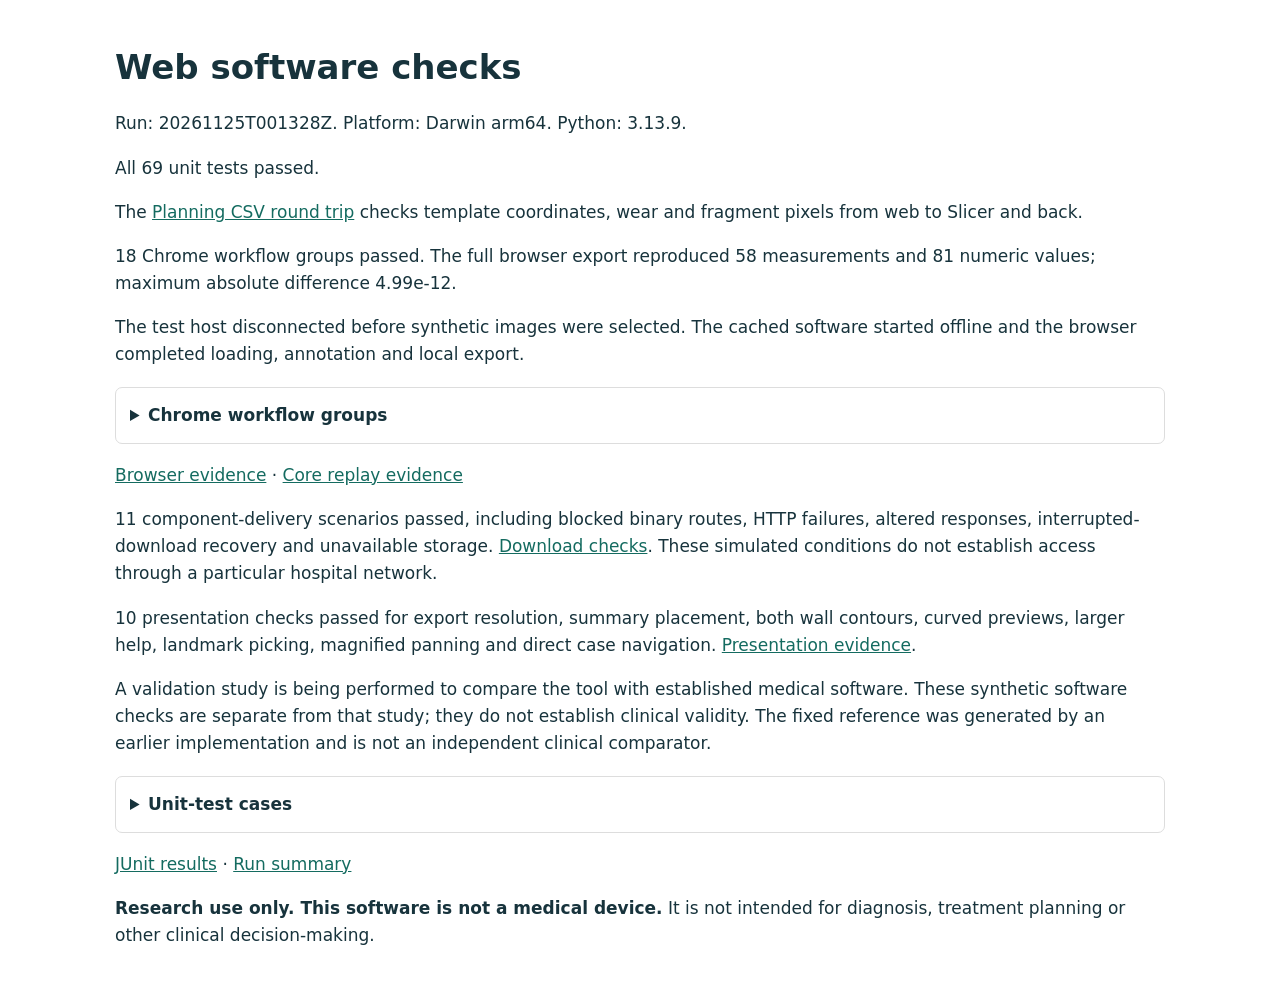
==== commit eb9edbfb: "Refresh release evidence after the cross-platform export check" ====
--- a/web/test_reports/current/index.html
+++ b/web/test_reports/current/index.html
@@ -1 +1 @@
-<!doctype html><html lang="en"><meta charset="utf-8"><meta name="viewport" content="width=device-width, initial-scale=1"><title>Web software checks</title><style>body{font:17px/1.6 system-ui;max-width:1050px;padding:24px;margin:auto;color:#17333c}a{color:#146b60}table{border-collapse:collapse;width:100%;font-size:14px}td,th{padding:9px;border-bottom:1px solid #ddd;text-align:left;overflow-wrap:anywhere}details{padding:14px;border:1px solid #ddd;border-radius:7px;margin:18px 0}summary{cursor:pointer;font-weight:600}h1{line-height:1.2}</style><h1>Web software checks</h1><p>Run: 20261125T000320Z. Platform: Darwin arm64. Python: 3.13.9.</p><p>All 69 unit tests passed.</p><p>The <a href="planning_interchange.json">Planning CSV round trip</a> checks template coordinates, wear and fragment pixels from web to Slicer and back.</p><p>18 Chrome workflow groups passed. The full browser export reproduced 58 measurements and 81 numeric values; maximum absolute difference 4.99e-12.</p><p>The test host disconnected before synthetic images were selected. The cached software started offline and the browser completed loading, annotation and local export.</p><details><summary>Chrome workflow groups</summary><ol><li>The first Start downloads a verified software package through JSON components. The reloaded page starts from the verified cache after the server disconnects.</li><li>The network policy blocked a same-origin POST before synthetic files were selected.</li><li>Resume prefers a replaced CSV over an older MRB in the same export group, and a newer MRB over an older CSV.</li><li>Local PNG selection, rotate, mirror, fit, zoom and disabled prerequisites.</li><li>A provisional line appears at the pointer while the saved reference still has one point.</li><li>Shift-drag previews both window limits live, preserves placement and width, cancels on Escape and commits the release position.</li><li>Space, Ctrl, middle button and the Pan toggle preserve the active reference and its first endpoint.</li><li>Reference length gains a calibrated millimetre value when the calibration circle is fitted.</li><li>Fitted circle and displayed diameter update during mouse-down. Escape discards preview and a quick release commits the final point.</li><li>Live points and fitted circles, Hide, two-guide axis, ten shaft morphology points and LCE redraw.</li><li>Four sequential shaft contours and a reference-locked custom angle.</li><li>Pre-operative and post-operative Smart Point Placement derive editable neck axes locally.</li><li>PNG summary keeps the radiograph visible and preserves the colour of an annotation inside the panel.</li><li>Annotator validation, local MRB/CSV/PNG, versioning and automatic offline resume.</li><li>Single-frame 16-bit DICOM decoded in Chrome in native, RLE, lossless JPEG, JPEG 2000 and JPEG-LS encodings.</li><li>Single-slice NRRD, NIfTI and MetaImage decode in Chrome, including detached headers.</li><li>Actual Chrome export reproduces the complete reference measurement table.</li><li>Dragging the reference line in the full replay updates a dependent angle before release.</li></ol></details><p><a href="chrome_checks.json">Browser evidence</a> · <a href="core_checks.json">Core replay evidence</a></p><p>11 component-delivery scenarios passed, including blocked binary routes, HTTP failures, altered responses, interrupted-download recovery and unavailable storage. <a href="download_checks.json">Download checks</a>. These simulated conditions do not establish access through a particular hospital network.</p><p>10 presentation checks passed for export resolution, summary placement, both wall contours, curved previews, larger help, landmark picking, magnified panning and direct case navigation. <a href="presentation_checks.json">Presentation evidence</a>.</p><p>A validation study is being performed to compare the tool with established medical software. These synthetic software checks are separate from that study; they do not establish clinical validity. The fixed reference was generated by an earlier implementation and is not an independent clinical comparator.</p><details><summary>Unit-test cases</summary><table><tr><th>Test</th><th>Result</th></tr><tr><td>web.tests.test_ap_artwork.test_all_artwork_handedness_scale_and_pivots</td><td>Passed</td></tr><tr><td>web.tests.test_ap_artwork.test_dicom_scale_and_orientation_before_placement[False-0-False]</td><td>Passed</td></tr><tr><td>web.tests.test_ap_artwork.test_dicom_scale_and_orientation_before_placement[False-0-True]</td><td>Passed</td></tr><tr><td>web.tests.test_ap_artwork.test_dicom_scale_and_orientation_before_placement[False-1-False]</td><td>Passed</td></tr><tr><td>web.tests.test_ap_artwork.test_dicom_scale_and_orientation_before_placement[False-1-True]</td><td>Passed</td></tr><tr><td>web.tests.test_ap_artwork.test_dicom_scale_and_orientation_before_placement[False-2-True]</td><td>Passed</td></tr><tr><td>web.tests.test_ap_artwork.test_dicom_scale_and_orientation_before_placement[False-3-False]</td><td>Passed</td></tr><tr><td>web.tests.test_ap_artwork.test_dicom_scale_and_orientation_before_placement[True-0-False]</td><td>Passed</td></tr><tr><td>web.tests.test_ap_artwork.test_dicom_scale_and_orientation_before_placement[True-0-True]</td><td>Passed</td></tr><tr><td>web.tests.test_ap_artwork.test_dicom_scale_and_orientation_before_placement[True-1-False]</td><td>Passed</td></tr><tr><td>web.tests.test_ap_artwork.test_dicom_scale_and_orientation_before_placement[True-1-True]</td><td>Passed</td></tr><tr><td>web.tests.test_ap_artwork.test_dicom_scale_and_orientation_before_placement[True-2-True]</td><td>Passed</td></tr><tr><td>web.tests.test_ap_artwork.test_dicom_scale_and_orientation_before_placement[True-3-False]</td><td>Passed</td></tr><tr><td>web.tests.test_ap_artwork.test_ball_updates_existing_templates_and_detector_needs_ball[spacing0]</td><td>Passed</td></tr><tr><td>web.tests.test_ap_artwork.test_ball_updates_existing_templates_and_detector_needs_ball[None]</td><td>Passed</td></tr><tr><td>web.tests.test_ap_artwork.test_ball_updates_existing_templates_and_detector_needs_ball[spacing2]</td><td>Passed</td></tr><tr><td>web.tests.test_ap_artwork.test_hide_one_side_and_restore_older_bilateral_visibility</td><td>Passed</td></tr><tr><td>web.tests.test_ap_artwork.test_previous_cup_angle_and_new_drawing_orientation</td><td>Passed</td></tr><tr><td>web.tests.test_component_distribution.test_json_components_reconstruct_the_exact_runtime[1]</td><td>Passed</td></tr><tr><td>web.tests.test_component_distribution.test_json_components_reconstruct_the_exact_runtime[524288]</td><td>Passed</td></tr><tr><td>web.tests.test_component_distribution.test_json_components_reconstruct_the_exact_runtime[524289]</td><td>Passed</td></tr><tr><td>web.tests.test_component_distribution.test_json_components_reconstruct_the_exact_runtime[1200001]</td><td>Passed</td></tr><tr><td>web.tests.test_component_distribution.test_invalid_component_inputs_are_rejected[-512]</td><td>Passed</td></tr><tr><td>web.tests.test_component_distribution.test_invalid_component_inputs_are_rejected[data-0]</td><td>Passed</td></tr><tr><td>web.tests.test_component_distribution.test_invalid_component_inputs_are_rejected[data--1]</td><td>Passed</td></tr><tr><td>web.tests.test_component_distribution.test_static_host_serves_only_expected_component_paths</td><td>Passed</td></tr><tr><td>web.tests.test_image_frames.test_rotated_anisotropic_image_matches_itk[.mha]</td><td>Passed</td></tr><tr><td>web.tests.test_image_frames.test_rotated_anisotropic_image_matches_itk[.nrrd]</td><td>Passed</td></tr><tr><td>web.tests.test_image_frames.test_rotated_anisotropic_image_matches_itk[.nii.gz]</td><td>Passed</td></tr><tr><td>web.tests.test_image_frames.test_nifti_sform_controls_pixel_spacing</td><td>Passed</td></tr><tr><td>web.tests.test_planning.test_older_exports_restore_the_same_after_reordering[dummy_expected_full_export.csv]</td><td>Passed</td></tr><tr><td>web.tests.test_planning.test_older_exports_restore_the_same_after_reordering[SyntheticFullCase_reference.csv]</td><td>Passed</td></tr><tr><td>web.tests.test_planning.test_planning_and_wear_bilateral_csv_and_scene</td><td>Passed</td></tr><tr><td>web.tests.test_planning.test_moved_fragment_samples_the_intact_source</td><td>Passed</td></tr><tr><td>web.tests.test_planning.test_unavailable_template_does_not_erase_other_measurements</td><td>Passed</td></tr><tr><td>web.tests.test_retained_review.test_trochanter_and_shaft_clearance_goes_to_edge[1-left]</td><td>Passed</td></tr><tr><td>web.tests.test_retained_review.test_trochanter_and_shaft_clearance_goes_to_edge[-1-right]</td><td>Passed</td></tr><tr><td>web.tests.test_retained_review.test_medial_head_offset_does_not_turn_the_shaft_sideways</td><td>Passed</td></tr><tr><td>web.tests.test_retained_review.test_cut_choice_reset_and_manual_outside</td><td>Passed</td></tr><tr><td>web.tests.test_retained_review.test_fragment_handle_follows_saved_angle_and_pivot[left]</td><td>Passed</td></tr><tr><td>web.tests.test_retained_review.test_fragment_handle_follows_saved_angle_and_pivot[right]</td><td>Passed</td></tr><tr><td>web.tests.test_retained_review.test_fragment_rotation_preserves_handedness_after_mirrored_import</td><td>Passed</td></tr><tr><td>web.tests.test_retained_review.test_session_pack_validation_is_atomic_and_idempotent</td><td>Passed</td></tr><tr><td>web.tests.test_wall_contours.test_wall_edit_visibility_and_roundtrip[anterior-left]</td><td>Passed</td></tr><tr><td>web.tests.test_wall_contours.test_wall_edit_visibility_and_roundtrip[anterior-right]</td><td>Passed</td></tr><tr><td>web.tests.test_wall_contours.test_wall_edit_visibility_and_roundtrip[posterior-left]</td><td>Passed</td></tr><tr><td>web.tests.test_wall_contours.test_wall_edit_visibility_and_roundtrip[posterior-right]</td><td>Passed</td></tr><tr><td>web.tests.test_web_regressions.test_slicer_csv_import_preserves_named_curves_axes_and_calibration</td><td>Passed</td></tr><tr><td>web.tests.test_web_regressions.test_browser_csv_without_web_metadata_keeps_axis_options</td><td>Passed</td></tr><tr><td>web.tests.test_web_regressions.test_failed_csv_import_keeps_current_scene[settings0]</td><td>Passed</td></tr><tr><td>web.tests.test_web_regressions.test_failed_csv_import_keeps_current_scene[settings1]</td><td>Passed</td></tr><tr><td>web.tests.test_web_regressions.test_failed_csv_import_keeps_current_scene[settings2]</td><td>Passed</td></tr><tr><td>web.tests.test_web_regressions.test_failed_csv_import_keeps_current_scene[settings3]</td><td>Passed</td></tr><tr><td>web.tests.test_web_regressions.test_failed_csv_import_keeps_current_scene[settings4]</td><td>Passed</td></tr><tr><td>web.tests.test_web_regressions.test_failed_image_preview_keeps_previous_scene</td><td>Passed</td></tr><tr><td>web.tests.test_web_regressions.test_window_preview_does_not_commit_or_finish_placement</td><td>Passed</td></tr><tr><td>web.tests.test_web_regressions.test_invalid_window_keeps_display[1-1]</td><td>Passed</td></tr><tr><td>web.tests.test_web_regressions.test_invalid_window_keeps_display[2-1]</td><td>Passed</td></tr><tr><td>web.tests.test_web_regressions.test_invalid_window_keeps_display[nan-1]</td><td>Passed</td></tr><tr><td>web.tests.test_web_regressions.test_invalid_window_keeps_display[0-inf]</td><td>Passed</td></tr><tr><td>web.tests.test_web_regressions.test_hidden_custom_measurements_survive_csv_and_scene_resume</td><td>Passed</td></tr><tr><td>web.tests.test_web_regressions.test_out_of_scope_images_are_rejected_before_allocation[sizes0]</td><td>Passed</td></tr><tr><td>web.tests.test_web_regressions.test_out_of_scope_images_are_rejected_before_allocation[sizes1]</td><td>Passed</td></tr><tr><td>web.tests.test_web_regressions.test_out_of_scope_images_are_rejected_before_allocation[sizes2]</td><td>Passed</td></tr><tr><td>web.tests.test_web_regressions.test_out_of_scope_images_are_rejected_before_allocation[sizes3]</td><td>Passed</td></tr><tr><td>web.tests.test_web_regressions.test_invalid_csv_coordinates_are_rejected[coordinates0]</td><td>Passed</td></tr><tr><td>web.tests.test_web_regressions.test_invalid_csv_coordinates_are_rejected[coordinates1]</td><td>Passed</td></tr><tr><td>web.tests.test_web_regressions.test_invalid_csv_coordinates_are_rejected[coordinates2]</td><td>Passed</td></tr><tr><td>web.tests.test_web_source_sheet_scale.test_reference_interval_on_every_bundled_sheet</td><td>Passed</td></tr></table></details><p><a href="unit.junit.xml">JUnit results</a> · <a href="summary.json">Run summary</a></p><p><strong>Research use only. This software is not a medical device.</strong> It is not intended for diagnosis, treatment planning or other clinical decision-making.</p></html>+<!doctype html><html lang="en"><meta charset="utf-8"><meta name="viewport" content="width=device-width, initial-scale=1"><title>Web software checks</title><style>body{font:17px/1.6 system-ui;max-width:1050px;padding:24px;margin:auto;color:#17333c}a{color:#146b60}table{border-collapse:collapse;width:100%;font-size:14px}td,th{padding:9px;border-bottom:1px solid #ddd;text-align:left;overflow-wrap:anywhere}details{padding:14px;border:1px solid #ddd;border-radius:7px;margin:18px 0}summary{cursor:pointer;font-weight:600}h1{line-height:1.2}</style><h1>Web software checks</h1><p>Run: 20261125T001328Z. Platform: Darwin arm64. Python: 3.13.9.</p><p>All 69 unit tests passed.</p><p>The <a href="planning_interchange.json">Planning CSV round trip</a> checks template coordinates, wear and fragment pixels from web to Slicer and back.</p><p>18 Chrome workflow groups passed. The full browser export reproduced 58 measurements and 81 numeric values; maximum absolute difference 4.99e-12.</p><p>The test host disconnected before synthetic images were selected. The cached software started offline and the browser completed loading, annotation and local export.</p><details><summary>Chrome workflow groups</summary><ol><li>The first Start downloads a verified software package through JSON components. The reloaded page starts from the verified cache after the server disconnects.</li><li>The network policy blocked a same-origin POST before synthetic files were selected.</li><li>Resume prefers a replaced CSV over an older MRB in the same export group, and a newer MRB over an older CSV.</li><li>Local PNG selection, rotate, mirror, fit, zoom and disabled prerequisites.</li><li>A provisional line appears at the pointer while the saved reference still has one point.</li><li>Shift-drag previews both window limits live, preserves placement and width, cancels on Escape and commits the release position.</li><li>Space, Ctrl, middle button and the Pan toggle preserve the active reference and its first endpoint.</li><li>Reference length gains a calibrated millimetre value when the calibration circle is fitted.</li><li>Fitted circle and displayed diameter update during mouse-down. Escape discards preview and a quick release commits the final point.</li><li>Live points and fitted circles, Hide, two-guide axis, ten shaft morphology points and LCE redraw.</li><li>Four sequential shaft contours and a reference-locked custom angle.</li><li>Pre-operative and post-operative Smart Point Placement derive editable neck axes locally.</li><li>PNG summary keeps the radiograph visible and preserves the colour of an annotation inside the panel.</li><li>Annotator validation, local MRB/CSV/PNG, versioning and automatic offline resume.</li><li>Single-frame 16-bit DICOM decoded in Chrome in native, RLE, lossless JPEG, JPEG 2000 and JPEG-LS encodings.</li><li>Single-slice NRRD, NIfTI and MetaImage decode in Chrome, including detached headers.</li><li>Actual Chrome export reproduces the complete reference measurement table.</li><li>Dragging the reference line in the full replay updates a dependent angle before release.</li></ol></details><p><a href="chrome_checks.json">Browser evidence</a> · <a href="core_checks.json">Core replay evidence</a></p><p>11 component-delivery scenarios passed, including blocked binary routes, HTTP failures, altered responses, interrupted-download recovery and unavailable storage. <a href="download_checks.json">Download checks</a>. These simulated conditions do not establish access through a particular hospital network.</p><p>10 presentation checks passed for export resolution, summary placement, both wall contours, curved previews, larger help, landmark picking, magnified panning and direct case navigation. <a href="presentation_checks.json">Presentation evidence</a>.</p><p>A validation study is being performed to compare the tool with established medical software. These synthetic software checks are separate from that study; they do not establish clinical validity. The fixed reference was generated by an earlier implementation and is not an independent clinical comparator.</p><details><summary>Unit-test cases</summary><table><tr><th>Test</th><th>Result</th></tr><tr><td>web.tests.test_ap_artwork.test_all_artwork_handedness_scale_and_pivots</td><td>Passed</td></tr><tr><td>web.tests.test_ap_artwork.test_dicom_scale_and_orientation_before_placement[False-0-False]</td><td>Passed</td></tr><tr><td>web.tests.test_ap_artwork.test_dicom_scale_and_orientation_before_placement[False-0-True]</td><td>Passed</td></tr><tr><td>web.tests.test_ap_artwork.test_dicom_scale_and_orientation_before_placement[False-1-False]</td><td>Passed</td></tr><tr><td>web.tests.test_ap_artwork.test_dicom_scale_and_orientation_before_placement[False-1-True]</td><td>Passed</td></tr><tr><td>web.tests.test_ap_artwork.test_dicom_scale_and_orientation_before_placement[False-2-True]</td><td>Passed</td></tr><tr><td>web.tests.test_ap_artwork.test_dicom_scale_and_orientation_before_placement[False-3-False]</td><td>Passed</td></tr><tr><td>web.tests.test_ap_artwork.test_dicom_scale_and_orientation_before_placement[True-0-False]</td><td>Passed</td></tr><tr><td>web.tests.test_ap_artwork.test_dicom_scale_and_orientation_before_placement[True-0-True]</td><td>Passed</td></tr><tr><td>web.tests.test_ap_artwork.test_dicom_scale_and_orientation_before_placement[True-1-False]</td><td>Passed</td></tr><tr><td>web.tests.test_ap_artwork.test_dicom_scale_and_orientation_before_placement[True-1-True]</td><td>Passed</td></tr><tr><td>web.tests.test_ap_artwork.test_dicom_scale_and_orientation_before_placement[True-2-True]</td><td>Passed</td></tr><tr><td>web.tests.test_ap_artwork.test_dicom_scale_and_orientation_before_placement[True-3-False]</td><td>Passed</td></tr><tr><td>web.tests.test_ap_artwork.test_ball_updates_existing_templates_and_detector_needs_ball[spacing0]</td><td>Passed</td></tr><tr><td>web.tests.test_ap_artwork.test_ball_updates_existing_templates_and_detector_needs_ball[None]</td><td>Passed</td></tr><tr><td>web.tests.test_ap_artwork.test_ball_updates_existing_templates_and_detector_needs_ball[spacing2]</td><td>Passed</td></tr><tr><td>web.tests.test_ap_artwork.test_hide_one_side_and_restore_older_bilateral_visibility</td><td>Passed</td></tr><tr><td>web.tests.test_ap_artwork.test_previous_cup_angle_and_new_drawing_orientation</td><td>Passed</td></tr><tr><td>web.tests.test_component_distribution.test_json_components_reconstruct_the_exact_runtime[1]</td><td>Passed</td></tr><tr><td>web.tests.test_component_distribution.test_json_components_reconstruct_the_exact_runtime[524288]</td><td>Passed</td></tr><tr><td>web.tests.test_component_distribution.test_json_components_reconstruct_the_exact_runtime[524289]</td><td>Passed</td></tr><tr><td>web.tests.test_component_distribution.test_json_components_reconstruct_the_exact_runtime[1200001]</td><td>Passed</td></tr><tr><td>web.tests.test_component_distribution.test_invalid_component_inputs_are_rejected[-512]</td><td>Passed</td></tr><tr><td>web.tests.test_component_distribution.test_invalid_component_inputs_are_rejected[data-0]</td><td>Passed</td></tr><tr><td>web.tests.test_component_distribution.test_invalid_component_inputs_are_rejected[data--1]</td><td>Passed</td></tr><tr><td>web.tests.test_component_distribution.test_static_host_serves_only_expected_component_paths</td><td>Passed</td></tr><tr><td>web.tests.test_image_frames.test_rotated_anisotropic_image_matches_itk[.mha]</td><td>Passed</td></tr><tr><td>web.tests.test_image_frames.test_rotated_anisotropic_image_matches_itk[.nrrd]</td><td>Passed</td></tr><tr><td>web.tests.test_image_frames.test_rotated_anisotropic_image_matches_itk[.nii.gz]</td><td>Passed</td></tr><tr><td>web.tests.test_image_frames.test_nifti_sform_controls_pixel_spacing</td><td>Passed</td></tr><tr><td>web.tests.test_planning.test_older_exports_restore_the_same_after_reordering[dummy_expected_full_export.csv]</td><td>Passed</td></tr><tr><td>web.tests.test_planning.test_older_exports_restore_the_same_after_reordering[SyntheticFullCase_reference.csv]</td><td>Passed</td></tr><tr><td>web.tests.test_planning.test_planning_and_wear_bilateral_csv_and_scene</td><td>Passed</td></tr><tr><td>web.tests.test_planning.test_moved_fragment_samples_the_intact_source</td><td>Passed</td></tr><tr><td>web.tests.test_planning.test_unavailable_template_does_not_erase_other_measurements</td><td>Passed</td></tr><tr><td>web.tests.test_retained_review.test_trochanter_and_shaft_clearance_goes_to_edge[1-left]</td><td>Passed</td></tr><tr><td>web.tests.test_retained_review.test_trochanter_and_shaft_clearance_goes_to_edge[-1-right]</td><td>Passed</td></tr><tr><td>web.tests.test_retained_review.test_medial_head_offset_does_not_turn_the_shaft_sideways</td><td>Passed</td></tr><tr><td>web.tests.test_retained_review.test_cut_choice_reset_and_manual_outside</td><td>Passed</td></tr><tr><td>web.tests.test_retained_review.test_fragment_handle_follows_saved_angle_and_pivot[left]</td><td>Passed</td></tr><tr><td>web.tests.test_retained_review.test_fragment_handle_follows_saved_angle_and_pivot[right]</td><td>Passed</td></tr><tr><td>web.tests.test_retained_review.test_fragment_rotation_preserves_handedness_after_mirrored_import</td><td>Passed</td></tr><tr><td>web.tests.test_retained_review.test_session_pack_validation_is_atomic_and_idempotent</td><td>Passed</td></tr><tr><td>web.tests.test_wall_contours.test_wall_edit_visibility_and_roundtrip[anterior-left]</td><td>Passed</td></tr><tr><td>web.tests.test_wall_contours.test_wall_edit_visibility_and_roundtrip[anterior-right]</td><td>Passed</td></tr><tr><td>web.tests.test_wall_contours.test_wall_edit_visibility_and_roundtrip[posterior-left]</td><td>Passed</td></tr><tr><td>web.tests.test_wall_contours.test_wall_edit_visibility_and_roundtrip[posterior-right]</td><td>Passed</td></tr><tr><td>web.tests.test_web_regressions.test_slicer_csv_import_preserves_named_curves_axes_and_calibration</td><td>Passed</td></tr><tr><td>web.tests.test_web_regressions.test_browser_csv_without_web_metadata_keeps_axis_options</td><td>Passed</td></tr><tr><td>web.tests.test_web_regressions.test_failed_csv_import_keeps_current_scene[settings0]</td><td>Passed</td></tr><tr><td>web.tests.test_web_regressions.test_failed_csv_import_keeps_current_scene[settings1]</td><td>Passed</td></tr><tr><td>web.tests.test_web_regressions.test_failed_csv_import_keeps_current_scene[settings2]</td><td>Passed</td></tr><tr><td>web.tests.test_web_regressions.test_failed_csv_import_keeps_current_scene[settings3]</td><td>Passed</td></tr><tr><td>web.tests.test_web_regressions.test_failed_csv_import_keeps_current_scene[settings4]</td><td>Passed</td></tr><tr><td>web.tests.test_web_regressions.test_failed_image_preview_keeps_previous_scene</td><td>Passed</td></tr><tr><td>web.tests.test_web_regressions.test_window_preview_does_not_commit_or_finish_placement</td><td>Passed</td></tr><tr><td>web.tests.test_web_regressions.test_invalid_window_keeps_display[1-1]</td><td>Passed</td></tr><tr><td>web.tests.test_web_regressions.test_invalid_window_keeps_display[2-1]</td><td>Passed</td></tr><tr><td>web.tests.test_web_regressions.test_invalid_window_keeps_display[nan-1]</td><td>Passed</td></tr><tr><td>web.tests.test_web_regressions.test_invalid_window_keeps_display[0-inf]</td><td>Passed</td></tr><tr><td>web.tests.test_web_regressions.test_hidden_custom_measurements_survive_csv_and_scene_resume</td><td>Passed</td></tr><tr><td>web.tests.test_web_regressions.test_out_of_scope_images_are_rejected_before_allocation[sizes0]</td><td>Passed</td></tr><tr><td>web.tests.test_web_regressions.test_out_of_scope_images_are_rejected_before_allocation[sizes1]</td><td>Passed</td></tr><tr><td>web.tests.test_web_regressions.test_out_of_scope_images_are_rejected_before_allocation[sizes2]</td><td>Passed</td></tr><tr><td>web.tests.test_web_regressions.test_out_of_scope_images_are_rejected_before_allocation[sizes3]</td><td>Passed</td></tr><tr><td>web.tests.test_web_regressions.test_invalid_csv_coordinates_are_rejected[coordinates0]</td><td>Passed</td></tr><tr><td>web.tests.test_web_regressions.test_invalid_csv_coordinates_are_rejected[coordinates1]</td><td>Passed</td></tr><tr><td>web.tests.test_web_regressions.test_invalid_csv_coordinates_are_rejected[coordinates2]</td><td>Passed</td></tr><tr><td>web.tests.test_web_source_sheet_scale.test_reference_interval_on_every_bundled_sheet</td><td>Passed</td></tr></table></details><p><a href="unit.junit.xml">JUnit results</a> · <a href="summary.json">Run summary</a></p><p><strong>Research use only. This software is not a medical device.</strong> It is not intended for diagnosis, treatment planning or other clinical decision-making.</p></html>
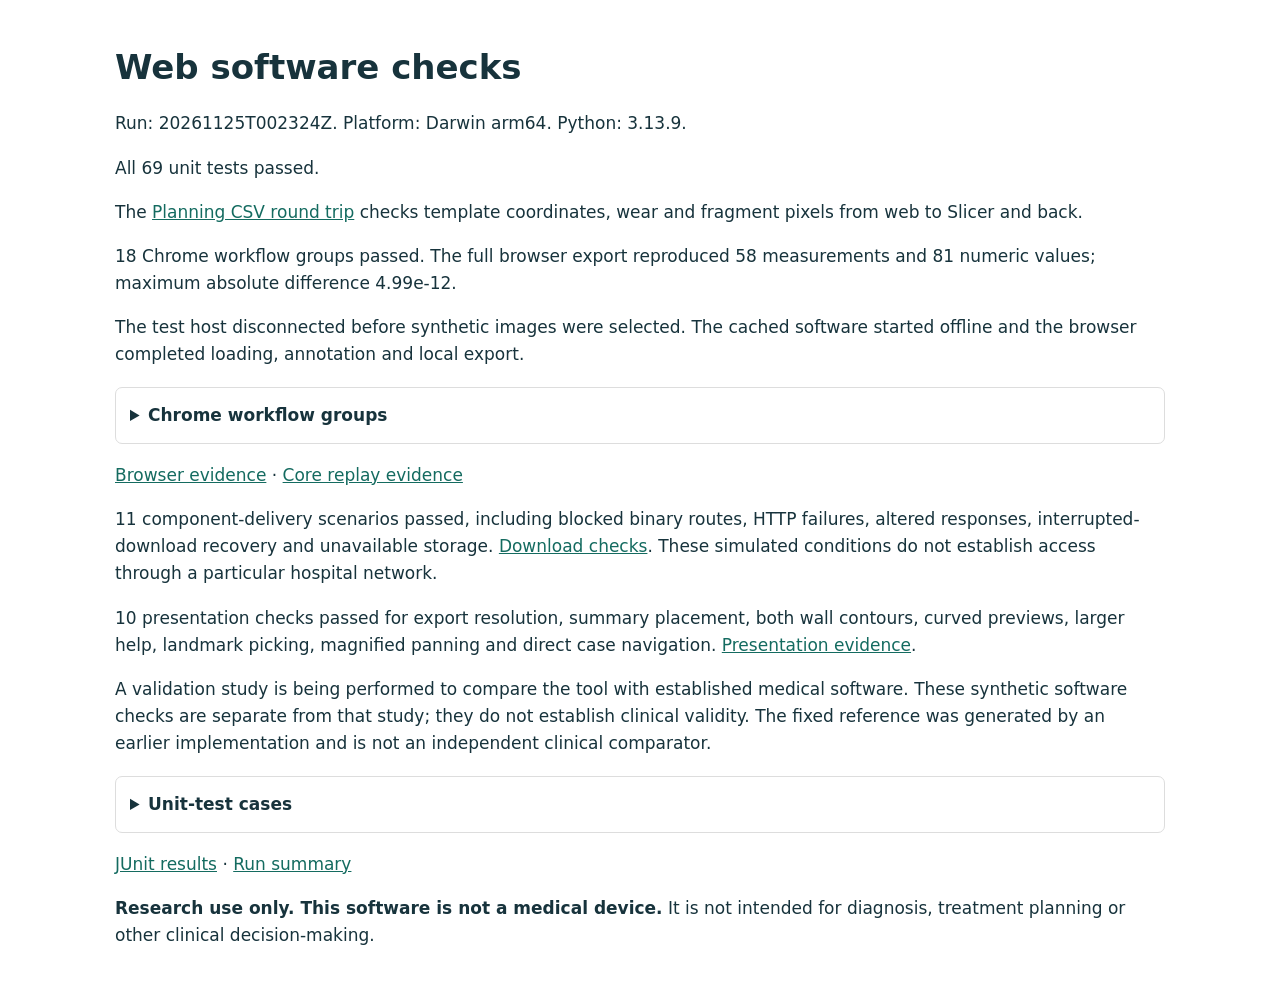
==== commit adb3c9b4: "Record release tests for the overlapping landmark fix" ====
--- a/web/test_reports/current/index.html
+++ b/web/test_reports/current/index.html
@@ -1 +1 @@
-<!doctype html><html lang="en"><meta charset="utf-8"><meta name="viewport" content="width=device-width, initial-scale=1"><title>Web software checks</title><style>body{font:17px/1.6 system-ui;max-width:1050px;padding:24px;margin:auto;color:#17333c}a{color:#146b60}table{border-collapse:collapse;width:100%;font-size:14px}td,th{padding:9px;border-bottom:1px solid #ddd;text-align:left;overflow-wrap:anywhere}details{padding:14px;border:1px solid #ddd;border-radius:7px;margin:18px 0}summary{cursor:pointer;font-weight:600}h1{line-height:1.2}</style><h1>Web software checks</h1><p>Run: 20261125T001328Z. Platform: Darwin arm64. Python: 3.13.9.</p><p>All 69 unit tests passed.</p><p>The <a href="planning_interchange.json">Planning CSV round trip</a> checks template coordinates, wear and fragment pixels from web to Slicer and back.</p><p>18 Chrome workflow groups passed. The full browser export reproduced 58 measurements and 81 numeric values; maximum absolute difference 4.99e-12.</p><p>The test host disconnected before synthetic images were selected. The cached software started offline and the browser completed loading, annotation and local export.</p><details><summary>Chrome workflow groups</summary><ol><li>The first Start downloads a verified software package through JSON components. The reloaded page starts from the verified cache after the server disconnects.</li><li>The network policy blocked a same-origin POST before synthetic files were selected.</li><li>Resume prefers a replaced CSV over an older MRB in the same export group, and a newer MRB over an older CSV.</li><li>Local PNG selection, rotate, mirror, fit, zoom and disabled prerequisites.</li><li>A provisional line appears at the pointer while the saved reference still has one point.</li><li>Shift-drag previews both window limits live, preserves placement and width, cancels on Escape and commits the release position.</li><li>Space, Ctrl, middle button and the Pan toggle preserve the active reference and its first endpoint.</li><li>Reference length gains a calibrated millimetre value when the calibration circle is fitted.</li><li>Fitted circle and displayed diameter update during mouse-down. Escape discards preview and a quick release commits the final point.</li><li>Live points and fitted circles, Hide, two-guide axis, ten shaft morphology points and LCE redraw.</li><li>Four sequential shaft contours and a reference-locked custom angle.</li><li>Pre-operative and post-operative Smart Point Placement derive editable neck axes locally.</li><li>PNG summary keeps the radiograph visible and preserves the colour of an annotation inside the panel.</li><li>Annotator validation, local MRB/CSV/PNG, versioning and automatic offline resume.</li><li>Single-frame 16-bit DICOM decoded in Chrome in native, RLE, lossless JPEG, JPEG 2000 and JPEG-LS encodings.</li><li>Single-slice NRRD, NIfTI and MetaImage decode in Chrome, including detached headers.</li><li>Actual Chrome export reproduces the complete reference measurement table.</li><li>Dragging the reference line in the full replay updates a dependent angle before release.</li></ol></details><p><a href="chrome_checks.json">Browser evidence</a> · <a href="core_checks.json">Core replay evidence</a></p><p>11 component-delivery scenarios passed, including blocked binary routes, HTTP failures, altered responses, interrupted-download recovery and unavailable storage. <a href="download_checks.json">Download checks</a>. These simulated conditions do not establish access through a particular hospital network.</p><p>10 presentation checks passed for export resolution, summary placement, both wall contours, curved previews, larger help, landmark picking, magnified panning and direct case navigation. <a href="presentation_checks.json">Presentation evidence</a>.</p><p>A validation study is being performed to compare the tool with established medical software. These synthetic software checks are separate from that study; they do not establish clinical validity. The fixed reference was generated by an earlier implementation and is not an independent clinical comparator.</p><details><summary>Unit-test cases</summary><table><tr><th>Test</th><th>Result</th></tr><tr><td>web.tests.test_ap_artwork.test_all_artwork_handedness_scale_and_pivots</td><td>Passed</td></tr><tr><td>web.tests.test_ap_artwork.test_dicom_scale_and_orientation_before_placement[False-0-False]</td><td>Passed</td></tr><tr><td>web.tests.test_ap_artwork.test_dicom_scale_and_orientation_before_placement[False-0-True]</td><td>Passed</td></tr><tr><td>web.tests.test_ap_artwork.test_dicom_scale_and_orientation_before_placement[False-1-False]</td><td>Passed</td></tr><tr><td>web.tests.test_ap_artwork.test_dicom_scale_and_orientation_before_placement[False-1-True]</td><td>Passed</td></tr><tr><td>web.tests.test_ap_artwork.test_dicom_scale_and_orientation_before_placement[False-2-True]</td><td>Passed</td></tr><tr><td>web.tests.test_ap_artwork.test_dicom_scale_and_orientation_before_placement[False-3-False]</td><td>Passed</td></tr><tr><td>web.tests.test_ap_artwork.test_dicom_scale_and_orientation_before_placement[True-0-False]</td><td>Passed</td></tr><tr><td>web.tests.test_ap_artwork.test_dicom_scale_and_orientation_before_placement[True-0-True]</td><td>Passed</td></tr><tr><td>web.tests.test_ap_artwork.test_dicom_scale_and_orientation_before_placement[True-1-False]</td><td>Passed</td></tr><tr><td>web.tests.test_ap_artwork.test_dicom_scale_and_orientation_before_placement[True-1-True]</td><td>Passed</td></tr><tr><td>web.tests.test_ap_artwork.test_dicom_scale_and_orientation_before_placement[True-2-True]</td><td>Passed</td></tr><tr><td>web.tests.test_ap_artwork.test_dicom_scale_and_orientation_before_placement[True-3-False]</td><td>Passed</td></tr><tr><td>web.tests.test_ap_artwork.test_ball_updates_existing_templates_and_detector_needs_ball[spacing0]</td><td>Passed</td></tr><tr><td>web.tests.test_ap_artwork.test_ball_updates_existing_templates_and_detector_needs_ball[None]</td><td>Passed</td></tr><tr><td>web.tests.test_ap_artwork.test_ball_updates_existing_templates_and_detector_needs_ball[spacing2]</td><td>Passed</td></tr><tr><td>web.tests.test_ap_artwork.test_hide_one_side_and_restore_older_bilateral_visibility</td><td>Passed</td></tr><tr><td>web.tests.test_ap_artwork.test_previous_cup_angle_and_new_drawing_orientation</td><td>Passed</td></tr><tr><td>web.tests.test_component_distribution.test_json_components_reconstruct_the_exact_runtime[1]</td><td>Passed</td></tr><tr><td>web.tests.test_component_distribution.test_json_components_reconstruct_the_exact_runtime[524288]</td><td>Passed</td></tr><tr><td>web.tests.test_component_distribution.test_json_components_reconstruct_the_exact_runtime[524289]</td><td>Passed</td></tr><tr><td>web.tests.test_component_distribution.test_json_components_reconstruct_the_exact_runtime[1200001]</td><td>Passed</td></tr><tr><td>web.tests.test_component_distribution.test_invalid_component_inputs_are_rejected[-512]</td><td>Passed</td></tr><tr><td>web.tests.test_component_distribution.test_invalid_component_inputs_are_rejected[data-0]</td><td>Passed</td></tr><tr><td>web.tests.test_component_distribution.test_invalid_component_inputs_are_rejected[data--1]</td><td>Passed</td></tr><tr><td>web.tests.test_component_distribution.test_static_host_serves_only_expected_component_paths</td><td>Passed</td></tr><tr><td>web.tests.test_image_frames.test_rotated_anisotropic_image_matches_itk[.mha]</td><td>Passed</td></tr><tr><td>web.tests.test_image_frames.test_rotated_anisotropic_image_matches_itk[.nrrd]</td><td>Passed</td></tr><tr><td>web.tests.test_image_frames.test_rotated_anisotropic_image_matches_itk[.nii.gz]</td><td>Passed</td></tr><tr><td>web.tests.test_image_frames.test_nifti_sform_controls_pixel_spacing</td><td>Passed</td></tr><tr><td>web.tests.test_planning.test_older_exports_restore_the_same_after_reordering[dummy_expected_full_export.csv]</td><td>Passed</td></tr><tr><td>web.tests.test_planning.test_older_exports_restore_the_same_after_reordering[SyntheticFullCase_reference.csv]</td><td>Passed</td></tr><tr><td>web.tests.test_planning.test_planning_and_wear_bilateral_csv_and_scene</td><td>Passed</td></tr><tr><td>web.tests.test_planning.test_moved_fragment_samples_the_intact_source</td><td>Passed</td></tr><tr><td>web.tests.test_planning.test_unavailable_template_does_not_erase_other_measurements</td><td>Passed</td></tr><tr><td>web.tests.test_retained_review.test_trochanter_and_shaft_clearance_goes_to_edge[1-left]</td><td>Passed</td></tr><tr><td>web.tests.test_retained_review.test_trochanter_and_shaft_clearance_goes_to_edge[-1-right]</td><td>Passed</td></tr><tr><td>web.tests.test_retained_review.test_medial_head_offset_does_not_turn_the_shaft_sideways</td><td>Passed</td></tr><tr><td>web.tests.test_retained_review.test_cut_choice_reset_and_manual_outside</td><td>Passed</td></tr><tr><td>web.tests.test_retained_review.test_fragment_handle_follows_saved_angle_and_pivot[left]</td><td>Passed</td></tr><tr><td>web.tests.test_retained_review.test_fragment_handle_follows_saved_angle_and_pivot[right]</td><td>Passed</td></tr><tr><td>web.tests.test_retained_review.test_fragment_rotation_preserves_handedness_after_mirrored_import</td><td>Passed</td></tr><tr><td>web.tests.test_retained_review.test_session_pack_validation_is_atomic_and_idempotent</td><td>Passed</td></tr><tr><td>web.tests.test_wall_contours.test_wall_edit_visibility_and_roundtrip[anterior-left]</td><td>Passed</td></tr><tr><td>web.tests.test_wall_contours.test_wall_edit_visibility_and_roundtrip[anterior-right]</td><td>Passed</td></tr><tr><td>web.tests.test_wall_contours.test_wall_edit_visibility_and_roundtrip[posterior-left]</td><td>Passed</td></tr><tr><td>web.tests.test_wall_contours.test_wall_edit_visibility_and_roundtrip[posterior-right]</td><td>Passed</td></tr><tr><td>web.tests.test_web_regressions.test_slicer_csv_import_preserves_named_curves_axes_and_calibration</td><td>Passed</td></tr><tr><td>web.tests.test_web_regressions.test_browser_csv_without_web_metadata_keeps_axis_options</td><td>Passed</td></tr><tr><td>web.tests.test_web_regressions.test_failed_csv_import_keeps_current_scene[settings0]</td><td>Passed</td></tr><tr><td>web.tests.test_web_regressions.test_failed_csv_import_keeps_current_scene[settings1]</td><td>Passed</td></tr><tr><td>web.tests.test_web_regressions.test_failed_csv_import_keeps_current_scene[settings2]</td><td>Passed</td></tr><tr><td>web.tests.test_web_regressions.test_failed_csv_import_keeps_current_scene[settings3]</td><td>Passed</td></tr><tr><td>web.tests.test_web_regressions.test_failed_csv_import_keeps_current_scene[settings4]</td><td>Passed</td></tr><tr><td>web.tests.test_web_regressions.test_failed_image_preview_keeps_previous_scene</td><td>Passed</td></tr><tr><td>web.tests.test_web_regressions.test_window_preview_does_not_commit_or_finish_placement</td><td>Passed</td></tr><tr><td>web.tests.test_web_regressions.test_invalid_window_keeps_display[1-1]</td><td>Passed</td></tr><tr><td>web.tests.test_web_regressions.test_invalid_window_keeps_display[2-1]</td><td>Passed</td></tr><tr><td>web.tests.test_web_regressions.test_invalid_window_keeps_display[nan-1]</td><td>Passed</td></tr><tr><td>web.tests.test_web_regressions.test_invalid_window_keeps_display[0-inf]</td><td>Passed</td></tr><tr><td>web.tests.test_web_regressions.test_hidden_custom_measurements_survive_csv_and_scene_resume</td><td>Passed</td></tr><tr><td>web.tests.test_web_regressions.test_out_of_scope_images_are_rejected_before_allocation[sizes0]</td><td>Passed</td></tr><tr><td>web.tests.test_web_regressions.test_out_of_scope_images_are_rejected_before_allocation[sizes1]</td><td>Passed</td></tr><tr><td>web.tests.test_web_regressions.test_out_of_scope_images_are_rejected_before_allocation[sizes2]</td><td>Passed</td></tr><tr><td>web.tests.test_web_regressions.test_out_of_scope_images_are_rejected_before_allocation[sizes3]</td><td>Passed</td></tr><tr><td>web.tests.test_web_regressions.test_invalid_csv_coordinates_are_rejected[coordinates0]</td><td>Passed</td></tr><tr><td>web.tests.test_web_regressions.test_invalid_csv_coordinates_are_rejected[coordinates1]</td><td>Passed</td></tr><tr><td>web.tests.test_web_regressions.test_invalid_csv_coordinates_are_rejected[coordinates2]</td><td>Passed</td></tr><tr><td>web.tests.test_web_source_sheet_scale.test_reference_interval_on_every_bundled_sheet</td><td>Passed</td></tr></table></details><p><a href="unit.junit.xml">JUnit results</a> · <a href="summary.json">Run summary</a></p><p><strong>Research use only. This software is not a medical device.</strong> It is not intended for diagnosis, treatment planning or other clinical decision-making.</p></html>+<!doctype html><html lang="en"><meta charset="utf-8"><meta name="viewport" content="width=device-width, initial-scale=1"><title>Web software checks</title><style>body{font:17px/1.6 system-ui;max-width:1050px;padding:24px;margin:auto;color:#17333c}a{color:#146b60}table{border-collapse:collapse;width:100%;font-size:14px}td,th{padding:9px;border-bottom:1px solid #ddd;text-align:left;overflow-wrap:anywhere}details{padding:14px;border:1px solid #ddd;border-radius:7px;margin:18px 0}summary{cursor:pointer;font-weight:600}h1{line-height:1.2}</style><h1>Web software checks</h1><p>Run: 20261125T002324Z. Platform: Darwin arm64. Python: 3.13.9.</p><p>All 69 unit tests passed.</p><p>The <a href="planning_interchange.json">Planning CSV round trip</a> checks template coordinates, wear and fragment pixels from web to Slicer and back.</p><p>18 Chrome workflow groups passed. The full browser export reproduced 58 measurements and 81 numeric values; maximum absolute difference 4.99e-12.</p><p>The test host disconnected before synthetic images were selected. The cached software started offline and the browser completed loading, annotation and local export.</p><details><summary>Chrome workflow groups</summary><ol><li>The first Start downloads a verified software package through JSON components. The reloaded page starts from the verified cache after the server disconnects.</li><li>The network policy blocked a same-origin POST before synthetic files were selected.</li><li>Resume prefers a replaced CSV over an older MRB in the same export group, and a newer MRB over an older CSV.</li><li>Local PNG selection, rotate, mirror, fit, zoom and disabled prerequisites.</li><li>A provisional line appears at the pointer while the saved reference still has one point.</li><li>Shift-drag previews both window limits live, preserves placement and width, cancels on Escape and commits the release position.</li><li>Space, Ctrl, middle button and the Pan toggle preserve the active reference and its first endpoint.</li><li>Reference length gains a calibrated millimetre value when the calibration circle is fitted.</li><li>Fitted circle and displayed diameter update during mouse-down. Escape discards preview and a quick release commits the final point.</li><li>Live points and fitted circles, Hide, two-guide axis, ten shaft morphology points and LCE redraw.</li><li>Four sequential shaft contours and a reference-locked custom angle.</li><li>Pre-operative and post-operative Smart Point Placement derive editable neck axes locally.</li><li>PNG summary keeps the radiograph visible and preserves the colour of an annotation inside the panel.</li><li>Annotator validation, local MRB/CSV/PNG, versioning and automatic offline resume.</li><li>Single-frame 16-bit DICOM decoded in Chrome in native, RLE, lossless JPEG, JPEG 2000 and JPEG-LS encodings.</li><li>Single-slice NRRD, NIfTI and MetaImage decode in Chrome, including detached headers.</li><li>Actual Chrome export reproduces the complete reference measurement table.</li><li>Dragging the reference line in the full replay updates a dependent angle before release.</li></ol></details><p><a href="chrome_checks.json">Browser evidence</a> · <a href="core_checks.json">Core replay evidence</a></p><p>11 component-delivery scenarios passed, including blocked binary routes, HTTP failures, altered responses, interrupted-download recovery and unavailable storage. <a href="download_checks.json">Download checks</a>. These simulated conditions do not establish access through a particular hospital network.</p><p>10 presentation checks passed for export resolution, summary placement, both wall contours, curved previews, larger help, landmark picking, magnified panning and direct case navigation. <a href="presentation_checks.json">Presentation evidence</a>.</p><p>A validation study is being performed to compare the tool with established medical software. These synthetic software checks are separate from that study; they do not establish clinical validity. The fixed reference was generated by an earlier implementation and is not an independent clinical comparator.</p><details><summary>Unit-test cases</summary><table><tr><th>Test</th><th>Result</th></tr><tr><td>web.tests.test_ap_artwork.test_all_artwork_handedness_scale_and_pivots</td><td>Passed</td></tr><tr><td>web.tests.test_ap_artwork.test_dicom_scale_and_orientation_before_placement[False-0-False]</td><td>Passed</td></tr><tr><td>web.tests.test_ap_artwork.test_dicom_scale_and_orientation_before_placement[False-0-True]</td><td>Passed</td></tr><tr><td>web.tests.test_ap_artwork.test_dicom_scale_and_orientation_before_placement[False-1-False]</td><td>Passed</td></tr><tr><td>web.tests.test_ap_artwork.test_dicom_scale_and_orientation_before_placement[False-1-True]</td><td>Passed</td></tr><tr><td>web.tests.test_ap_artwork.test_dicom_scale_and_orientation_before_placement[False-2-True]</td><td>Passed</td></tr><tr><td>web.tests.test_ap_artwork.test_dicom_scale_and_orientation_before_placement[False-3-False]</td><td>Passed</td></tr><tr><td>web.tests.test_ap_artwork.test_dicom_scale_and_orientation_before_placement[True-0-False]</td><td>Passed</td></tr><tr><td>web.tests.test_ap_artwork.test_dicom_scale_and_orientation_before_placement[True-0-True]</td><td>Passed</td></tr><tr><td>web.tests.test_ap_artwork.test_dicom_scale_and_orientation_before_placement[True-1-False]</td><td>Passed</td></tr><tr><td>web.tests.test_ap_artwork.test_dicom_scale_and_orientation_before_placement[True-1-True]</td><td>Passed</td></tr><tr><td>web.tests.test_ap_artwork.test_dicom_scale_and_orientation_before_placement[True-2-True]</td><td>Passed</td></tr><tr><td>web.tests.test_ap_artwork.test_dicom_scale_and_orientation_before_placement[True-3-False]</td><td>Passed</td></tr><tr><td>web.tests.test_ap_artwork.test_ball_updates_existing_templates_and_detector_needs_ball[spacing0]</td><td>Passed</td></tr><tr><td>web.tests.test_ap_artwork.test_ball_updates_existing_templates_and_detector_needs_ball[None]</td><td>Passed</td></tr><tr><td>web.tests.test_ap_artwork.test_ball_updates_existing_templates_and_detector_needs_ball[spacing2]</td><td>Passed</td></tr><tr><td>web.tests.test_ap_artwork.test_hide_one_side_and_restore_older_bilateral_visibility</td><td>Passed</td></tr><tr><td>web.tests.test_ap_artwork.test_previous_cup_angle_and_new_drawing_orientation</td><td>Passed</td></tr><tr><td>web.tests.test_component_distribution.test_json_components_reconstruct_the_exact_runtime[1]</td><td>Passed</td></tr><tr><td>web.tests.test_component_distribution.test_json_components_reconstruct_the_exact_runtime[524288]</td><td>Passed</td></tr><tr><td>web.tests.test_component_distribution.test_json_components_reconstruct_the_exact_runtime[524289]</td><td>Passed</td></tr><tr><td>web.tests.test_component_distribution.test_json_components_reconstruct_the_exact_runtime[1200001]</td><td>Passed</td></tr><tr><td>web.tests.test_component_distribution.test_invalid_component_inputs_are_rejected[-512]</td><td>Passed</td></tr><tr><td>web.tests.test_component_distribution.test_invalid_component_inputs_are_rejected[data-0]</td><td>Passed</td></tr><tr><td>web.tests.test_component_distribution.test_invalid_component_inputs_are_rejected[data--1]</td><td>Passed</td></tr><tr><td>web.tests.test_component_distribution.test_static_host_serves_only_expected_component_paths</td><td>Passed</td></tr><tr><td>web.tests.test_image_frames.test_rotated_anisotropic_image_matches_itk[.mha]</td><td>Passed</td></tr><tr><td>web.tests.test_image_frames.test_rotated_anisotropic_image_matches_itk[.nrrd]</td><td>Passed</td></tr><tr><td>web.tests.test_image_frames.test_rotated_anisotropic_image_matches_itk[.nii.gz]</td><td>Passed</td></tr><tr><td>web.tests.test_image_frames.test_nifti_sform_controls_pixel_spacing</td><td>Passed</td></tr><tr><td>web.tests.test_planning.test_older_exports_restore_the_same_after_reordering[dummy_expected_full_export.csv]</td><td>Passed</td></tr><tr><td>web.tests.test_planning.test_older_exports_restore_the_same_after_reordering[SyntheticFullCase_reference.csv]</td><td>Passed</td></tr><tr><td>web.tests.test_planning.test_planning_and_wear_bilateral_csv_and_scene</td><td>Passed</td></tr><tr><td>web.tests.test_planning.test_moved_fragment_samples_the_intact_source</td><td>Passed</td></tr><tr><td>web.tests.test_planning.test_unavailable_template_does_not_erase_other_measurements</td><td>Passed</td></tr><tr><td>web.tests.test_retained_review.test_trochanter_and_shaft_clearance_goes_to_edge[1-left]</td><td>Passed</td></tr><tr><td>web.tests.test_retained_review.test_trochanter_and_shaft_clearance_goes_to_edge[-1-right]</td><td>Passed</td></tr><tr><td>web.tests.test_retained_review.test_medial_head_offset_does_not_turn_the_shaft_sideways</td><td>Passed</td></tr><tr><td>web.tests.test_retained_review.test_cut_choice_reset_and_manual_outside</td><td>Passed</td></tr><tr><td>web.tests.test_retained_review.test_fragment_handle_follows_saved_angle_and_pivot[left]</td><td>Passed</td></tr><tr><td>web.tests.test_retained_review.test_fragment_handle_follows_saved_angle_and_pivot[right]</td><td>Passed</td></tr><tr><td>web.tests.test_retained_review.test_fragment_rotation_preserves_handedness_after_mirrored_import</td><td>Passed</td></tr><tr><td>web.tests.test_retained_review.test_session_pack_validation_is_atomic_and_idempotent</td><td>Passed</td></tr><tr><td>web.tests.test_wall_contours.test_wall_edit_visibility_and_roundtrip[anterior-left]</td><td>Passed</td></tr><tr><td>web.tests.test_wall_contours.test_wall_edit_visibility_and_roundtrip[anterior-right]</td><td>Passed</td></tr><tr><td>web.tests.test_wall_contours.test_wall_edit_visibility_and_roundtrip[posterior-left]</td><td>Passed</td></tr><tr><td>web.tests.test_wall_contours.test_wall_edit_visibility_and_roundtrip[posterior-right]</td><td>Passed</td></tr><tr><td>web.tests.test_web_regressions.test_slicer_csv_import_preserves_named_curves_axes_and_calibration</td><td>Passed</td></tr><tr><td>web.tests.test_web_regressions.test_browser_csv_without_web_metadata_keeps_axis_options</td><td>Passed</td></tr><tr><td>web.tests.test_web_regressions.test_failed_csv_import_keeps_current_scene[settings0]</td><td>Passed</td></tr><tr><td>web.tests.test_web_regressions.test_failed_csv_import_keeps_current_scene[settings1]</td><td>Passed</td></tr><tr><td>web.tests.test_web_regressions.test_failed_csv_import_keeps_current_scene[settings2]</td><td>Passed</td></tr><tr><td>web.tests.test_web_regressions.test_failed_csv_import_keeps_current_scene[settings3]</td><td>Passed</td></tr><tr><td>web.tests.test_web_regressions.test_failed_csv_import_keeps_current_scene[settings4]</td><td>Passed</td></tr><tr><td>web.tests.test_web_regressions.test_failed_image_preview_keeps_previous_scene</td><td>Passed</td></tr><tr><td>web.tests.test_web_regressions.test_window_preview_does_not_commit_or_finish_placement</td><td>Passed</td></tr><tr><td>web.tests.test_web_regressions.test_invalid_window_keeps_display[1-1]</td><td>Passed</td></tr><tr><td>web.tests.test_web_regressions.test_invalid_window_keeps_display[2-1]</td><td>Passed</td></tr><tr><td>web.tests.test_web_regressions.test_invalid_window_keeps_display[nan-1]</td><td>Passed</td></tr><tr><td>web.tests.test_web_regressions.test_invalid_window_keeps_display[0-inf]</td><td>Passed</td></tr><tr><td>web.tests.test_web_regressions.test_hidden_custom_measurements_survive_csv_and_scene_resume</td><td>Passed</td></tr><tr><td>web.tests.test_web_regressions.test_out_of_scope_images_are_rejected_before_allocation[sizes0]</td><td>Passed</td></tr><tr><td>web.tests.test_web_regressions.test_out_of_scope_images_are_rejected_before_allocation[sizes1]</td><td>Passed</td></tr><tr><td>web.tests.test_web_regressions.test_out_of_scope_images_are_rejected_before_allocation[sizes2]</td><td>Passed</td></tr><tr><td>web.tests.test_web_regressions.test_out_of_scope_images_are_rejected_before_allocation[sizes3]</td><td>Passed</td></tr><tr><td>web.tests.test_web_regressions.test_invalid_csv_coordinates_are_rejected[coordinates0]</td><td>Passed</td></tr><tr><td>web.tests.test_web_regressions.test_invalid_csv_coordinates_are_rejected[coordinates1]</td><td>Passed</td></tr><tr><td>web.tests.test_web_regressions.test_invalid_csv_coordinates_are_rejected[coordinates2]</td><td>Passed</td></tr><tr><td>web.tests.test_web_source_sheet_scale.test_reference_interval_on_every_bundled_sheet</td><td>Passed</td></tr></table></details><p><a href="unit.junit.xml">JUnit results</a> · <a href="summary.json">Run summary</a></p><p><strong>Research use only. This software is not a medical device.</strong> It is not intended for diagnosis, treatment planning or other clinical decision-making.</p></html>
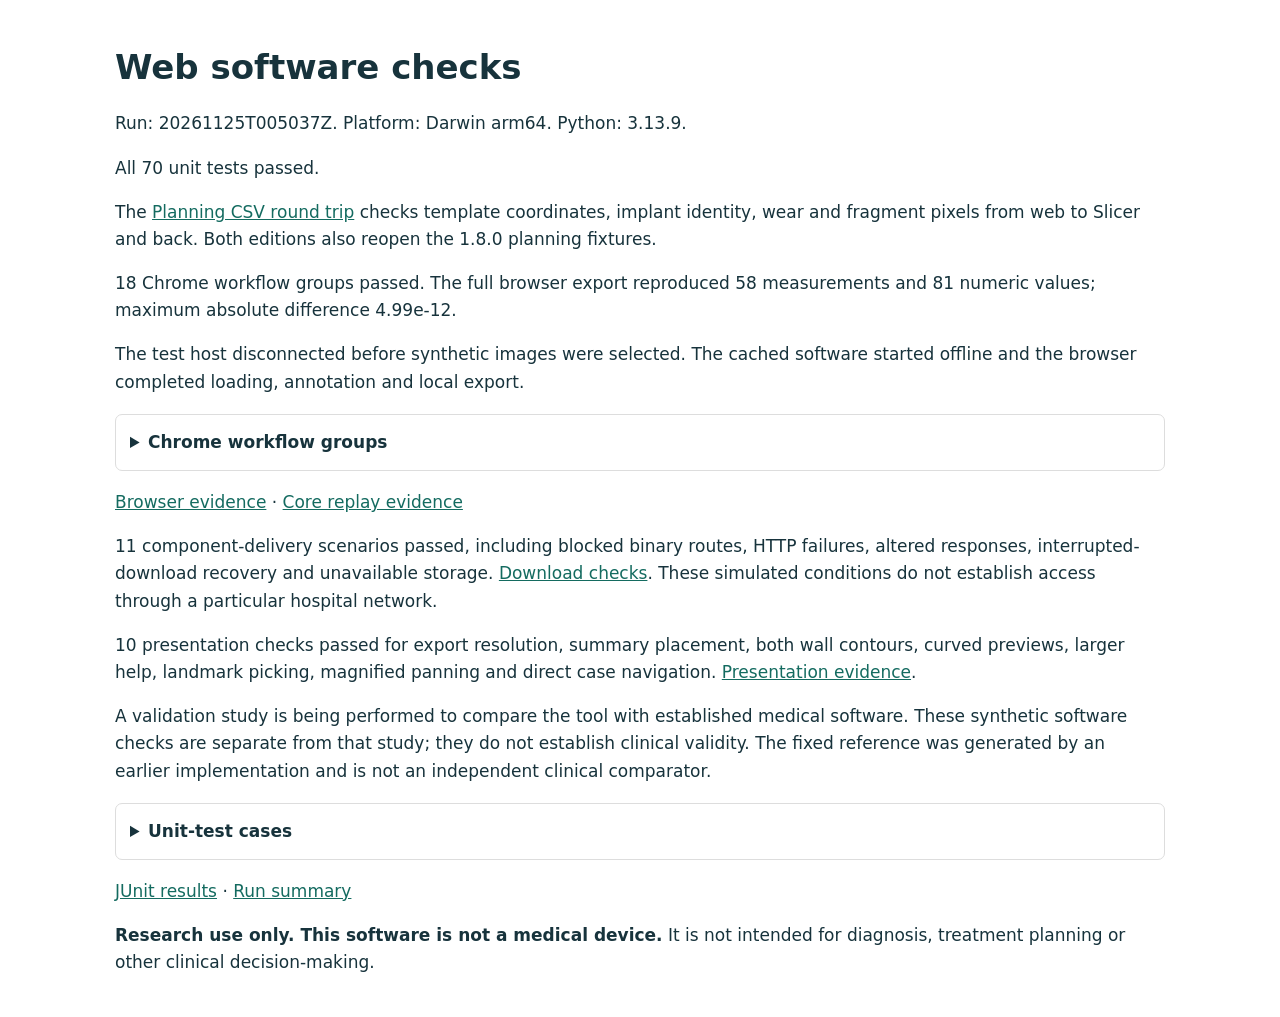
==== commit f41c1d0f: "Publish the 1.8.1 unit, replay and export test evidence" ====
--- a/web/test_reports/current/index.html
+++ b/web/test_reports/current/index.html
@@ -1 +1 @@
-<!doctype html><html lang="en"><meta charset="utf-8"><meta name="viewport" content="width=device-width, initial-scale=1"><title>Web software checks</title><style>body{font:17px/1.6 system-ui;max-width:1050px;padding:24px;margin:auto;color:#17333c}a{color:#146b60}table{border-collapse:collapse;width:100%;font-size:14px}td,th{padding:9px;border-bottom:1px solid #ddd;text-align:left;overflow-wrap:anywhere}details{padding:14px;border:1px solid #ddd;border-radius:7px;margin:18px 0}summary{cursor:pointer;font-weight:600}h1{line-height:1.2}</style><h1>Web software checks</h1><p>Run: 20261125T002324Z. Platform: Darwin arm64. Python: 3.13.9.</p><p>All 69 unit tests passed.</p><p>The <a href="planning_interchange.json">Planning CSV round trip</a> checks template coordinates, wear and fragment pixels from web to Slicer and back.</p><p>18 Chrome workflow groups passed. The full browser export reproduced 58 measurements and 81 numeric values; maximum absolute difference 4.99e-12.</p><p>The test host disconnected before synthetic images were selected. The cached software started offline and the browser completed loading, annotation and local export.</p><details><summary>Chrome workflow groups</summary><ol><li>The first Start downloads a verified software package through JSON components. The reloaded page starts from the verified cache after the server disconnects.</li><li>The network policy blocked a same-origin POST before synthetic files were selected.</li><li>Resume prefers a replaced CSV over an older MRB in the same export group, and a newer MRB over an older CSV.</li><li>Local PNG selection, rotate, mirror, fit, zoom and disabled prerequisites.</li><li>A provisional line appears at the pointer while the saved reference still has one point.</li><li>Shift-drag previews both window limits live, preserves placement and width, cancels on Escape and commits the release position.</li><li>Space, Ctrl, middle button and the Pan toggle preserve the active reference and its first endpoint.</li><li>Reference length gains a calibrated millimetre value when the calibration circle is fitted.</li><li>Fitted circle and displayed diameter update during mouse-down. Escape discards preview and a quick release commits the final point.</li><li>Live points and fitted circles, Hide, two-guide axis, ten shaft morphology points and LCE redraw.</li><li>Four sequential shaft contours and a reference-locked custom angle.</li><li>Pre-operative and post-operative Smart Point Placement derive editable neck axes locally.</li><li>PNG summary keeps the radiograph visible and preserves the colour of an annotation inside the panel.</li><li>Annotator validation, local MRB/CSV/PNG, versioning and automatic offline resume.</li><li>Single-frame 16-bit DICOM decoded in Chrome in native, RLE, lossless JPEG, JPEG 2000 and JPEG-LS encodings.</li><li>Single-slice NRRD, NIfTI and MetaImage decode in Chrome, including detached headers.</li><li>Actual Chrome export reproduces the complete reference measurement table.</li><li>Dragging the reference line in the full replay updates a dependent angle before release.</li></ol></details><p><a href="chrome_checks.json">Browser evidence</a> · <a href="core_checks.json">Core replay evidence</a></p><p>11 component-delivery scenarios passed, including blocked binary routes, HTTP failures, altered responses, interrupted-download recovery and unavailable storage. <a href="download_checks.json">Download checks</a>. These simulated conditions do not establish access through a particular hospital network.</p><p>10 presentation checks passed for export resolution, summary placement, both wall contours, curved previews, larger help, landmark picking, magnified panning and direct case navigation. <a href="presentation_checks.json">Presentation evidence</a>.</p><p>A validation study is being performed to compare the tool with established medical software. These synthetic software checks are separate from that study; they do not establish clinical validity. The fixed reference was generated by an earlier implementation and is not an independent clinical comparator.</p><details><summary>Unit-test cases</summary><table><tr><th>Test</th><th>Result</th></tr><tr><td>web.tests.test_ap_artwork.test_all_artwork_handedness_scale_and_pivots</td><td>Passed</td></tr><tr><td>web.tests.test_ap_artwork.test_dicom_scale_and_orientation_before_placement[False-0-False]</td><td>Passed</td></tr><tr><td>web.tests.test_ap_artwork.test_dicom_scale_and_orientation_before_placement[False-0-True]</td><td>Passed</td></tr><tr><td>web.tests.test_ap_artwork.test_dicom_scale_and_orientation_before_placement[False-1-False]</td><td>Passed</td></tr><tr><td>web.tests.test_ap_artwork.test_dicom_scale_and_orientation_before_placement[False-1-True]</td><td>Passed</td></tr><tr><td>web.tests.test_ap_artwork.test_dicom_scale_and_orientation_before_placement[False-2-True]</td><td>Passed</td></tr><tr><td>web.tests.test_ap_artwork.test_dicom_scale_and_orientation_before_placement[False-3-False]</td><td>Passed</td></tr><tr><td>web.tests.test_ap_artwork.test_dicom_scale_and_orientation_before_placement[True-0-False]</td><td>Passed</td></tr><tr><td>web.tests.test_ap_artwork.test_dicom_scale_and_orientation_before_placement[True-0-True]</td><td>Passed</td></tr><tr><td>web.tests.test_ap_artwork.test_dicom_scale_and_orientation_before_placement[True-1-False]</td><td>Passed</td></tr><tr><td>web.tests.test_ap_artwork.test_dicom_scale_and_orientation_before_placement[True-1-True]</td><td>Passed</td></tr><tr><td>web.tests.test_ap_artwork.test_dicom_scale_and_orientation_before_placement[True-2-True]</td><td>Passed</td></tr><tr><td>web.tests.test_ap_artwork.test_dicom_scale_and_orientation_before_placement[True-3-False]</td><td>Passed</td></tr><tr><td>web.tests.test_ap_artwork.test_ball_updates_existing_templates_and_detector_needs_ball[spacing0]</td><td>Passed</td></tr><tr><td>web.tests.test_ap_artwork.test_ball_updates_existing_templates_and_detector_needs_ball[None]</td><td>Passed</td></tr><tr><td>web.tests.test_ap_artwork.test_ball_updates_existing_templates_and_detector_needs_ball[spacing2]</td><td>Passed</td></tr><tr><td>web.tests.test_ap_artwork.test_hide_one_side_and_restore_older_bilateral_visibility</td><td>Passed</td></tr><tr><td>web.tests.test_ap_artwork.test_previous_cup_angle_and_new_drawing_orientation</td><td>Passed</td></tr><tr><td>web.tests.test_component_distribution.test_json_components_reconstruct_the_exact_runtime[1]</td><td>Passed</td></tr><tr><td>web.tests.test_component_distribution.test_json_components_reconstruct_the_exact_runtime[524288]</td><td>Passed</td></tr><tr><td>web.tests.test_component_distribution.test_json_components_reconstruct_the_exact_runtime[524289]</td><td>Passed</td></tr><tr><td>web.tests.test_component_distribution.test_json_components_reconstruct_the_exact_runtime[1200001]</td><td>Passed</td></tr><tr><td>web.tests.test_component_distribution.test_invalid_component_inputs_are_rejected[-512]</td><td>Passed</td></tr><tr><td>web.tests.test_component_distribution.test_invalid_component_inputs_are_rejected[data-0]</td><td>Passed</td></tr><tr><td>web.tests.test_component_distribution.test_invalid_component_inputs_are_rejected[data--1]</td><td>Passed</td></tr><tr><td>web.tests.test_component_distribution.test_static_host_serves_only_expected_component_paths</td><td>Passed</td></tr><tr><td>web.tests.test_image_frames.test_rotated_anisotropic_image_matches_itk[.mha]</td><td>Passed</td></tr><tr><td>web.tests.test_image_frames.test_rotated_anisotropic_image_matches_itk[.nrrd]</td><td>Passed</td></tr><tr><td>web.tests.test_image_frames.test_rotated_anisotropic_image_matches_itk[.nii.gz]</td><td>Passed</td></tr><tr><td>web.tests.test_image_frames.test_nifti_sform_controls_pixel_spacing</td><td>Passed</td></tr><tr><td>web.tests.test_planning.test_older_exports_restore_the_same_after_reordering[dummy_expected_full_export.csv]</td><td>Passed</td></tr><tr><td>web.tests.test_planning.test_older_exports_restore_the_same_after_reordering[SyntheticFullCase_reference.csv]</td><td>Passed</td></tr><tr><td>web.tests.test_planning.test_planning_and_wear_bilateral_csv_and_scene</td><td>Passed</td></tr><tr><td>web.tests.test_planning.test_moved_fragment_samples_the_intact_source</td><td>Passed</td></tr><tr><td>web.tests.test_planning.test_unavailable_template_does_not_erase_other_measurements</td><td>Passed</td></tr><tr><td>web.tests.test_retained_review.test_trochanter_and_shaft_clearance_goes_to_edge[1-left]</td><td>Passed</td></tr><tr><td>web.tests.test_retained_review.test_trochanter_and_shaft_clearance_goes_to_edge[-1-right]</td><td>Passed</td></tr><tr><td>web.tests.test_retained_review.test_medial_head_offset_does_not_turn_the_shaft_sideways</td><td>Passed</td></tr><tr><td>web.tests.test_retained_review.test_cut_choice_reset_and_manual_outside</td><td>Passed</td></tr><tr><td>web.tests.test_retained_review.test_fragment_handle_follows_saved_angle_and_pivot[left]</td><td>Passed</td></tr><tr><td>web.tests.test_retained_review.test_fragment_handle_follows_saved_angle_and_pivot[right]</td><td>Passed</td></tr><tr><td>web.tests.test_retained_review.test_fragment_rotation_preserves_handedness_after_mirrored_import</td><td>Passed</td></tr><tr><td>web.tests.test_retained_review.test_session_pack_validation_is_atomic_and_idempotent</td><td>Passed</td></tr><tr><td>web.tests.test_wall_contours.test_wall_edit_visibility_and_roundtrip[anterior-left]</td><td>Passed</td></tr><tr><td>web.tests.test_wall_contours.test_wall_edit_visibility_and_roundtrip[anterior-right]</td><td>Passed</td></tr><tr><td>web.tests.test_wall_contours.test_wall_edit_visibility_and_roundtrip[posterior-left]</td><td>Passed</td></tr><tr><td>web.tests.test_wall_contours.test_wall_edit_visibility_and_roundtrip[posterior-right]</td><td>Passed</td></tr><tr><td>web.tests.test_web_regressions.test_slicer_csv_import_preserves_named_curves_axes_and_calibration</td><td>Passed</td></tr><tr><td>web.tests.test_web_regressions.test_browser_csv_without_web_metadata_keeps_axis_options</td><td>Passed</td></tr><tr><td>web.tests.test_web_regressions.test_failed_csv_import_keeps_current_scene[settings0]</td><td>Passed</td></tr><tr><td>web.tests.test_web_regressions.test_failed_csv_import_keeps_current_scene[settings1]</td><td>Passed</td></tr><tr><td>web.tests.test_web_regressions.test_failed_csv_import_keeps_current_scene[settings2]</td><td>Passed</td></tr><tr><td>web.tests.test_web_regressions.test_failed_csv_import_keeps_current_scene[settings3]</td><td>Passed</td></tr><tr><td>web.tests.test_web_regressions.test_failed_csv_import_keeps_current_scene[settings4]</td><td>Passed</td></tr><tr><td>web.tests.test_web_regressions.test_failed_image_preview_keeps_previous_scene</td><td>Passed</td></tr><tr><td>web.tests.test_web_regressions.test_window_preview_does_not_commit_or_finish_placement</td><td>Passed</td></tr><tr><td>web.tests.test_web_regressions.test_invalid_window_keeps_display[1-1]</td><td>Passed</td></tr><tr><td>web.tests.test_web_regressions.test_invalid_window_keeps_display[2-1]</td><td>Passed</td></tr><tr><td>web.tests.test_web_regressions.test_invalid_window_keeps_display[nan-1]</td><td>Passed</td></tr><tr><td>web.tests.test_web_regressions.test_invalid_window_keeps_display[0-inf]</td><td>Passed</td></tr><tr><td>web.tests.test_web_regressions.test_hidden_custom_measurements_survive_csv_and_scene_resume</td><td>Passed</td></tr><tr><td>web.tests.test_web_regressions.test_out_of_scope_images_are_rejected_before_allocation[sizes0]</td><td>Passed</td></tr><tr><td>web.tests.test_web_regressions.test_out_of_scope_images_are_rejected_before_allocation[sizes1]</td><td>Passed</td></tr><tr><td>web.tests.test_web_regressions.test_out_of_scope_images_are_rejected_before_allocation[sizes2]</td><td>Passed</td></tr><tr><td>web.tests.test_web_regressions.test_out_of_scope_images_are_rejected_before_allocation[sizes3]</td><td>Passed</td></tr><tr><td>web.tests.test_web_regressions.test_invalid_csv_coordinates_are_rejected[coordinates0]</td><td>Passed</td></tr><tr><td>web.tests.test_web_regressions.test_invalid_csv_coordinates_are_rejected[coordinates1]</td><td>Passed</td></tr><tr><td>web.tests.test_web_regressions.test_invalid_csv_coordinates_are_rejected[coordinates2]</td><td>Passed</td></tr><tr><td>web.tests.test_web_source_sheet_scale.test_reference_interval_on_every_bundled_sheet</td><td>Passed</td></tr></table></details><p><a href="unit.junit.xml">JUnit results</a> · <a href="summary.json">Run summary</a></p><p><strong>Research use only. This software is not a medical device.</strong> It is not intended for diagnosis, treatment planning or other clinical decision-making.</p></html>+<!doctype html><html lang="en"><meta charset="utf-8"><meta name="viewport" content="width=device-width, initial-scale=1"><title>Web software checks</title><style>body{font:17px/1.6 system-ui;max-width:1050px;padding:24px;margin:auto;color:#17333c}a{color:#146b60}table{border-collapse:collapse;width:100%;font-size:14px}td,th{padding:9px;border-bottom:1px solid #ddd;text-align:left;overflow-wrap:anywhere}details{padding:14px;border:1px solid #ddd;border-radius:7px;margin:18px 0}summary{cursor:pointer;font-weight:600}h1{line-height:1.2}</style><h1>Web software checks</h1><p>Run: 20261125T005037Z. Platform: Darwin arm64. Python: 3.13.9.</p><p>All 70 unit tests passed.</p><p>The <a href="planning_interchange.json">Planning CSV round trip</a> checks template coordinates, implant identity, wear and fragment pixels from web to Slicer and back. Both editions also reopen the 1.8.0 planning fixtures.</p><p>18 Chrome workflow groups passed. The full browser export reproduced 58 measurements and 81 numeric values; maximum absolute difference 4.99e-12.</p><p>The test host disconnected before synthetic images were selected. The cached software started offline and the browser completed loading, annotation and local export.</p><details><summary>Chrome workflow groups</summary><ol><li>The first Start downloads a verified software package through JSON components. The reloaded page starts from the verified cache after the server disconnects.</li><li>The network policy blocked a same-origin POST before synthetic files were selected.</li><li>Resume prefers a replaced CSV over an older MRB in the same export group, and a newer MRB over an older CSV.</li><li>Local PNG selection, rotate, mirror, fit, zoom and disabled prerequisites.</li><li>A provisional line appears at the pointer while the saved reference still has one point.</li><li>Shift-drag previews both window limits live, preserves placement and width, cancels on Escape and commits the release position.</li><li>Space, Ctrl, middle button and the Pan toggle preserve the active reference and its first endpoint.</li><li>Reference length gains a calibrated millimetre value when the calibration circle is fitted.</li><li>Fitted circle and displayed diameter update during mouse-down. Escape discards preview and a quick release commits the final point.</li><li>Live points and fitted circles, Hide, two-guide axis, ten shaft morphology points and LCE redraw.</li><li>Four sequential shaft contours and a reference-locked custom angle.</li><li>Pre-operative and post-operative Smart Point Placement derive editable neck axes locally.</li><li>PNG summary keeps the radiograph visible and preserves the colour of an annotation inside the panel.</li><li>Annotator validation, local MRB/CSV/PNG, versioning and automatic offline resume.</li><li>Single-frame 16-bit DICOM decoded in Chrome in native, RLE, lossless JPEG, JPEG 2000 and JPEG-LS encodings.</li><li>Single-slice NRRD, NIfTI and MetaImage decode in Chrome, including detached headers.</li><li>Actual Chrome export reproduces the complete reference measurement table.</li><li>Dragging the reference line in the full replay updates a dependent angle before release.</li></ol></details><p><a href="chrome_checks.json">Browser evidence</a> · <a href="core_checks.json">Core replay evidence</a></p><p>11 component-delivery scenarios passed, including blocked binary routes, HTTP failures, altered responses, interrupted-download recovery and unavailable storage. <a href="download_checks.json">Download checks</a>. These simulated conditions do not establish access through a particular hospital network.</p><p>10 presentation checks passed for export resolution, summary placement, both wall contours, curved previews, larger help, landmark picking, magnified panning and direct case navigation. <a href="presentation_checks.json">Presentation evidence</a>.</p><p>A validation study is being performed to compare the tool with established medical software. These synthetic software checks are separate from that study; they do not establish clinical validity. The fixed reference was generated by an earlier implementation and is not an independent clinical comparator.</p><details><summary>Unit-test cases</summary><table><tr><th>Test</th><th>Result</th></tr><tr><td>web.tests.test_ap_artwork.test_all_artwork_handedness_scale_and_pivots</td><td>Passed</td></tr><tr><td>web.tests.test_ap_artwork.test_dicom_scale_and_orientation_before_placement[False-0-False]</td><td>Passed</td></tr><tr><td>web.tests.test_ap_artwork.test_dicom_scale_and_orientation_before_placement[False-0-True]</td><td>Passed</td></tr><tr><td>web.tests.test_ap_artwork.test_dicom_scale_and_orientation_before_placement[False-1-False]</td><td>Passed</td></tr><tr><td>web.tests.test_ap_artwork.test_dicom_scale_and_orientation_before_placement[False-1-True]</td><td>Passed</td></tr><tr><td>web.tests.test_ap_artwork.test_dicom_scale_and_orientation_before_placement[False-2-True]</td><td>Passed</td></tr><tr><td>web.tests.test_ap_artwork.test_dicom_scale_and_orientation_before_placement[False-3-False]</td><td>Passed</td></tr><tr><td>web.tests.test_ap_artwork.test_dicom_scale_and_orientation_before_placement[True-0-False]</td><td>Passed</td></tr><tr><td>web.tests.test_ap_artwork.test_dicom_scale_and_orientation_before_placement[True-0-True]</td><td>Passed</td></tr><tr><td>web.tests.test_ap_artwork.test_dicom_scale_and_orientation_before_placement[True-1-False]</td><td>Passed</td></tr><tr><td>web.tests.test_ap_artwork.test_dicom_scale_and_orientation_before_placement[True-1-True]</td><td>Passed</td></tr><tr><td>web.tests.test_ap_artwork.test_dicom_scale_and_orientation_before_placement[True-2-True]</td><td>Passed</td></tr><tr><td>web.tests.test_ap_artwork.test_dicom_scale_and_orientation_before_placement[True-3-False]</td><td>Passed</td></tr><tr><td>web.tests.test_ap_artwork.test_ball_updates_existing_templates_and_detector_needs_ball[spacing0]</td><td>Passed</td></tr><tr><td>web.tests.test_ap_artwork.test_ball_updates_existing_templates_and_detector_needs_ball[None]</td><td>Passed</td></tr><tr><td>web.tests.test_ap_artwork.test_ball_updates_existing_templates_and_detector_needs_ball[spacing2]</td><td>Passed</td></tr><tr><td>web.tests.test_ap_artwork.test_hide_one_side_and_restore_older_bilateral_visibility</td><td>Passed</td></tr><tr><td>web.tests.test_ap_artwork.test_previous_cup_angle_and_new_drawing_orientation</td><td>Passed</td></tr><tr><td>web.tests.test_component_distribution.test_json_components_reconstruct_the_exact_runtime[1]</td><td>Passed</td></tr><tr><td>web.tests.test_component_distribution.test_json_components_reconstruct_the_exact_runtime[524288]</td><td>Passed</td></tr><tr><td>web.tests.test_component_distribution.test_json_components_reconstruct_the_exact_runtime[524289]</td><td>Passed</td></tr><tr><td>web.tests.test_component_distribution.test_json_components_reconstruct_the_exact_runtime[1200001]</td><td>Passed</td></tr><tr><td>web.tests.test_component_distribution.test_invalid_component_inputs_are_rejected[-512]</td><td>Passed</td></tr><tr><td>web.tests.test_component_distribution.test_invalid_component_inputs_are_rejected[data-0]</td><td>Passed</td></tr><tr><td>web.tests.test_component_distribution.test_invalid_component_inputs_are_rejected[data--1]</td><td>Passed</td></tr><tr><td>web.tests.test_component_distribution.test_static_host_serves_only_expected_component_paths</td><td>Passed</td></tr><tr><td>web.tests.test_image_frames.test_rotated_anisotropic_image_matches_itk[.mha]</td><td>Passed</td></tr><tr><td>web.tests.test_image_frames.test_rotated_anisotropic_image_matches_itk[.nrrd]</td><td>Passed</td></tr><tr><td>web.tests.test_image_frames.test_rotated_anisotropic_image_matches_itk[.nii.gz]</td><td>Passed</td></tr><tr><td>web.tests.test_image_frames.test_nifti_sform_controls_pixel_spacing</td><td>Passed</td></tr><tr><td>web.tests.test_planning.test_older_exports_restore_the_same_after_reordering[dummy_expected_full_export.csv]</td><td>Passed</td></tr><tr><td>web.tests.test_planning.test_older_exports_restore_the_same_after_reordering[SyntheticFullCase_reference.csv]</td><td>Passed</td></tr><tr><td>web.tests.test_planning.test_planning_and_wear_bilateral_csv_and_scene</td><td>Passed</td></tr><tr><td>web.tests.test_planning.test_moved_fragment_samples_the_intact_source</td><td>Passed</td></tr><tr><td>web.tests.test_planning.test_unavailable_template_does_not_erase_other_measurements</td><td>Passed</td></tr><tr><td>web.tests.test_planning.test_placed_custom_implant_identity_survives_without_its_pack</td><td>Passed</td></tr><tr><td>web.tests.test_retained_review.test_trochanter_and_shaft_clearance_goes_to_edge[1-left]</td><td>Passed</td></tr><tr><td>web.tests.test_retained_review.test_trochanter_and_shaft_clearance_goes_to_edge[-1-right]</td><td>Passed</td></tr><tr><td>web.tests.test_retained_review.test_medial_head_offset_does_not_turn_the_shaft_sideways</td><td>Passed</td></tr><tr><td>web.tests.test_retained_review.test_cut_choice_reset_and_manual_outside</td><td>Passed</td></tr><tr><td>web.tests.test_retained_review.test_fragment_handle_follows_saved_angle_and_pivot[left]</td><td>Passed</td></tr><tr><td>web.tests.test_retained_review.test_fragment_handle_follows_saved_angle_and_pivot[right]</td><td>Passed</td></tr><tr><td>web.tests.test_retained_review.test_fragment_rotation_preserves_handedness_after_mirrored_import</td><td>Passed</td></tr><tr><td>web.tests.test_retained_review.test_session_pack_validation_is_atomic_and_idempotent</td><td>Passed</td></tr><tr><td>web.tests.test_wall_contours.test_wall_edit_visibility_and_roundtrip[anterior-left]</td><td>Passed</td></tr><tr><td>web.tests.test_wall_contours.test_wall_edit_visibility_and_roundtrip[anterior-right]</td><td>Passed</td></tr><tr><td>web.tests.test_wall_contours.test_wall_edit_visibility_and_roundtrip[posterior-left]</td><td>Passed</td></tr><tr><td>web.tests.test_wall_contours.test_wall_edit_visibility_and_roundtrip[posterior-right]</td><td>Passed</td></tr><tr><td>web.tests.test_web_regressions.test_slicer_csv_import_preserves_named_curves_axes_and_calibration</td><td>Passed</td></tr><tr><td>web.tests.test_web_regressions.test_browser_csv_without_web_metadata_keeps_axis_options</td><td>Passed</td></tr><tr><td>web.tests.test_web_regressions.test_failed_csv_import_keeps_current_scene[settings0]</td><td>Passed</td></tr><tr><td>web.tests.test_web_regressions.test_failed_csv_import_keeps_current_scene[settings1]</td><td>Passed</td></tr><tr><td>web.tests.test_web_regressions.test_failed_csv_import_keeps_current_scene[settings2]</td><td>Passed</td></tr><tr><td>web.tests.test_web_regressions.test_failed_csv_import_keeps_current_scene[settings3]</td><td>Passed</td></tr><tr><td>web.tests.test_web_regressions.test_failed_csv_import_keeps_current_scene[settings4]</td><td>Passed</td></tr><tr><td>web.tests.test_web_regressions.test_failed_image_preview_keeps_previous_scene</td><td>Passed</td></tr><tr><td>web.tests.test_web_regressions.test_window_preview_does_not_commit_or_finish_placement</td><td>Passed</td></tr><tr><td>web.tests.test_web_regressions.test_invalid_window_keeps_display[1-1]</td><td>Passed</td></tr><tr><td>web.tests.test_web_regressions.test_invalid_window_keeps_display[2-1]</td><td>Passed</td></tr><tr><td>web.tests.test_web_regressions.test_invalid_window_keeps_display[nan-1]</td><td>Passed</td></tr><tr><td>web.tests.test_web_regressions.test_invalid_window_keeps_display[0-inf]</td><td>Passed</td></tr><tr><td>web.tests.test_web_regressions.test_hidden_custom_measurements_survive_csv_and_scene_resume</td><td>Passed</td></tr><tr><td>web.tests.test_web_regressions.test_out_of_scope_images_are_rejected_before_allocation[sizes0]</td><td>Passed</td></tr><tr><td>web.tests.test_web_regressions.test_out_of_scope_images_are_rejected_before_allocation[sizes1]</td><td>Passed</td></tr><tr><td>web.tests.test_web_regressions.test_out_of_scope_images_are_rejected_before_allocation[sizes2]</td><td>Passed</td></tr><tr><td>web.tests.test_web_regressions.test_out_of_scope_images_are_rejected_before_allocation[sizes3]</td><td>Passed</td></tr><tr><td>web.tests.test_web_regressions.test_invalid_csv_coordinates_are_rejected[coordinates0]</td><td>Passed</td></tr><tr><td>web.tests.test_web_regressions.test_invalid_csv_coordinates_are_rejected[coordinates1]</td><td>Passed</td></tr><tr><td>web.tests.test_web_regressions.test_invalid_csv_coordinates_are_rejected[coordinates2]</td><td>Passed</td></tr><tr><td>web.tests.test_web_source_sheet_scale.test_reference_interval_on_every_bundled_sheet</td><td>Passed</td></tr></table></details><p><a href="unit.junit.xml">JUnit results</a> · <a href="summary.json">Run summary</a></p><p><strong>Research use only. This software is not a medical device.</strong> It is not intended for diagnosis, treatment planning or other clinical decision-making.</p></html>
